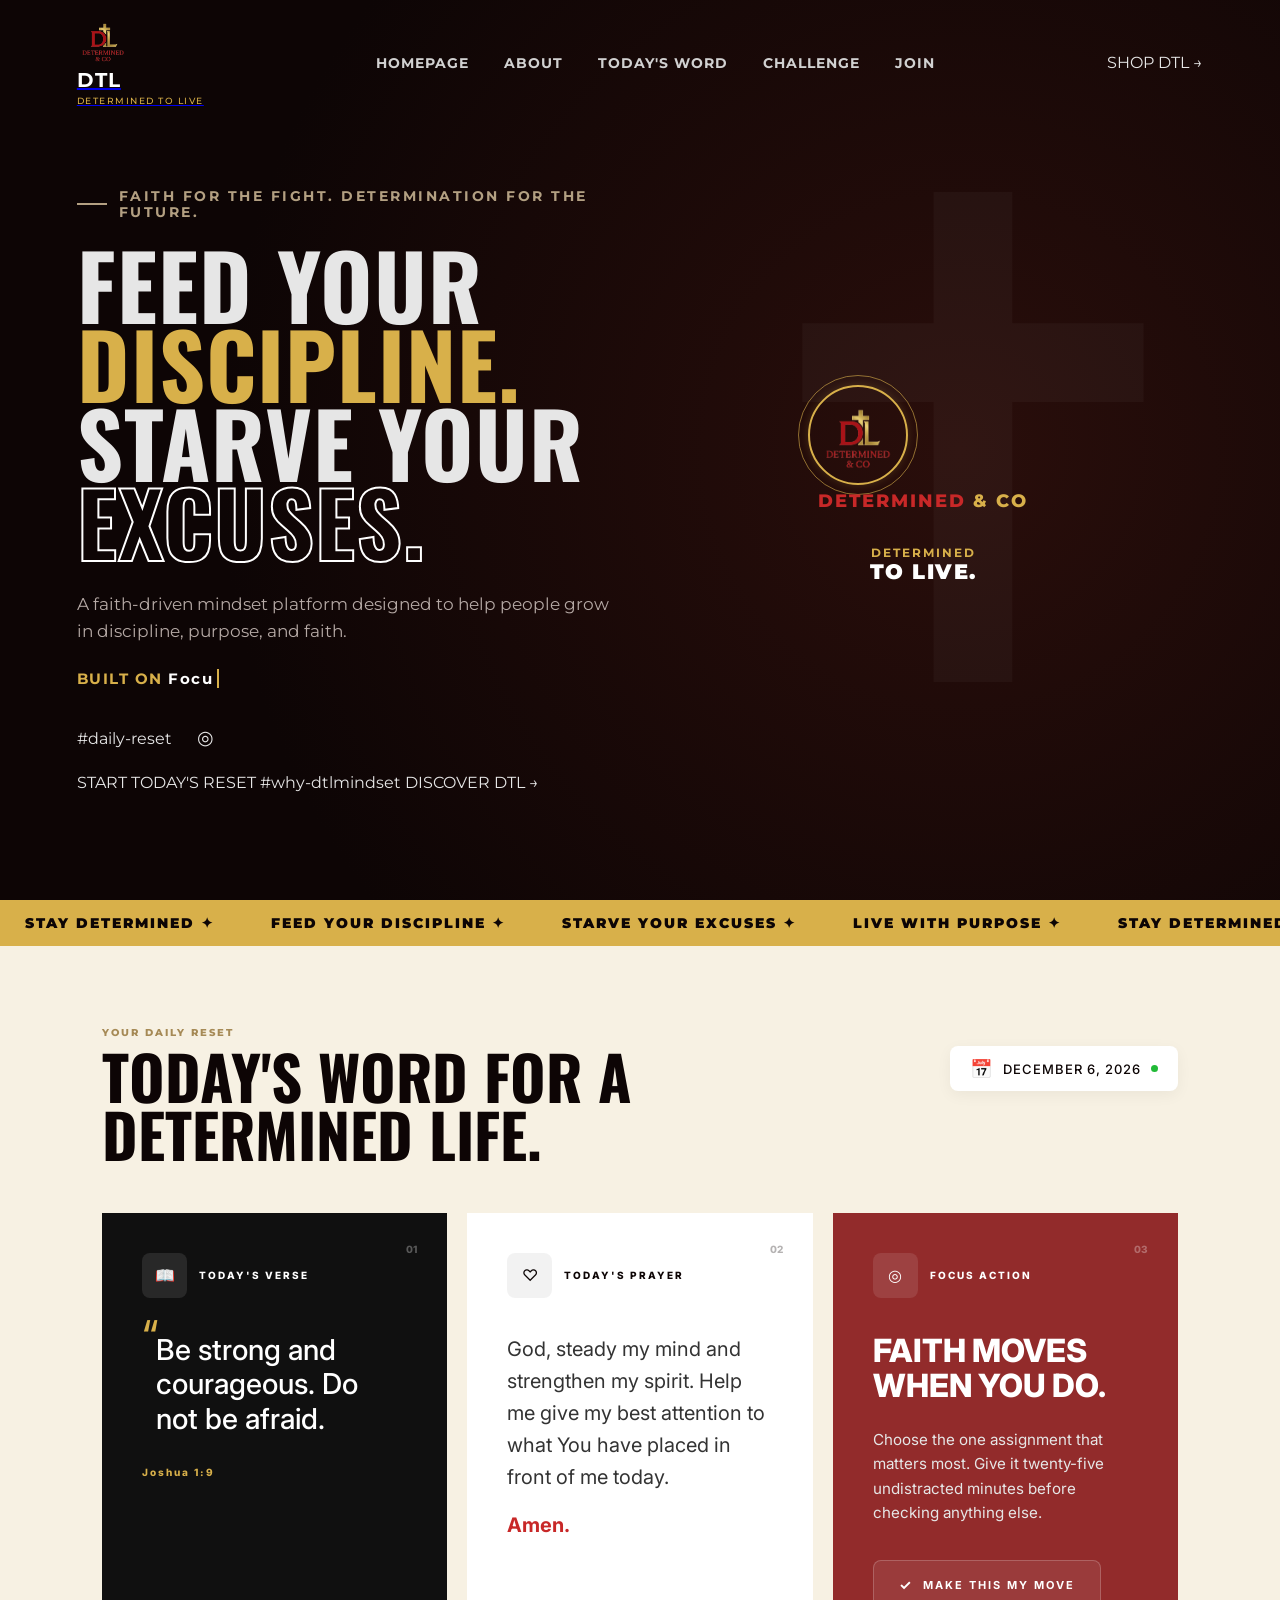
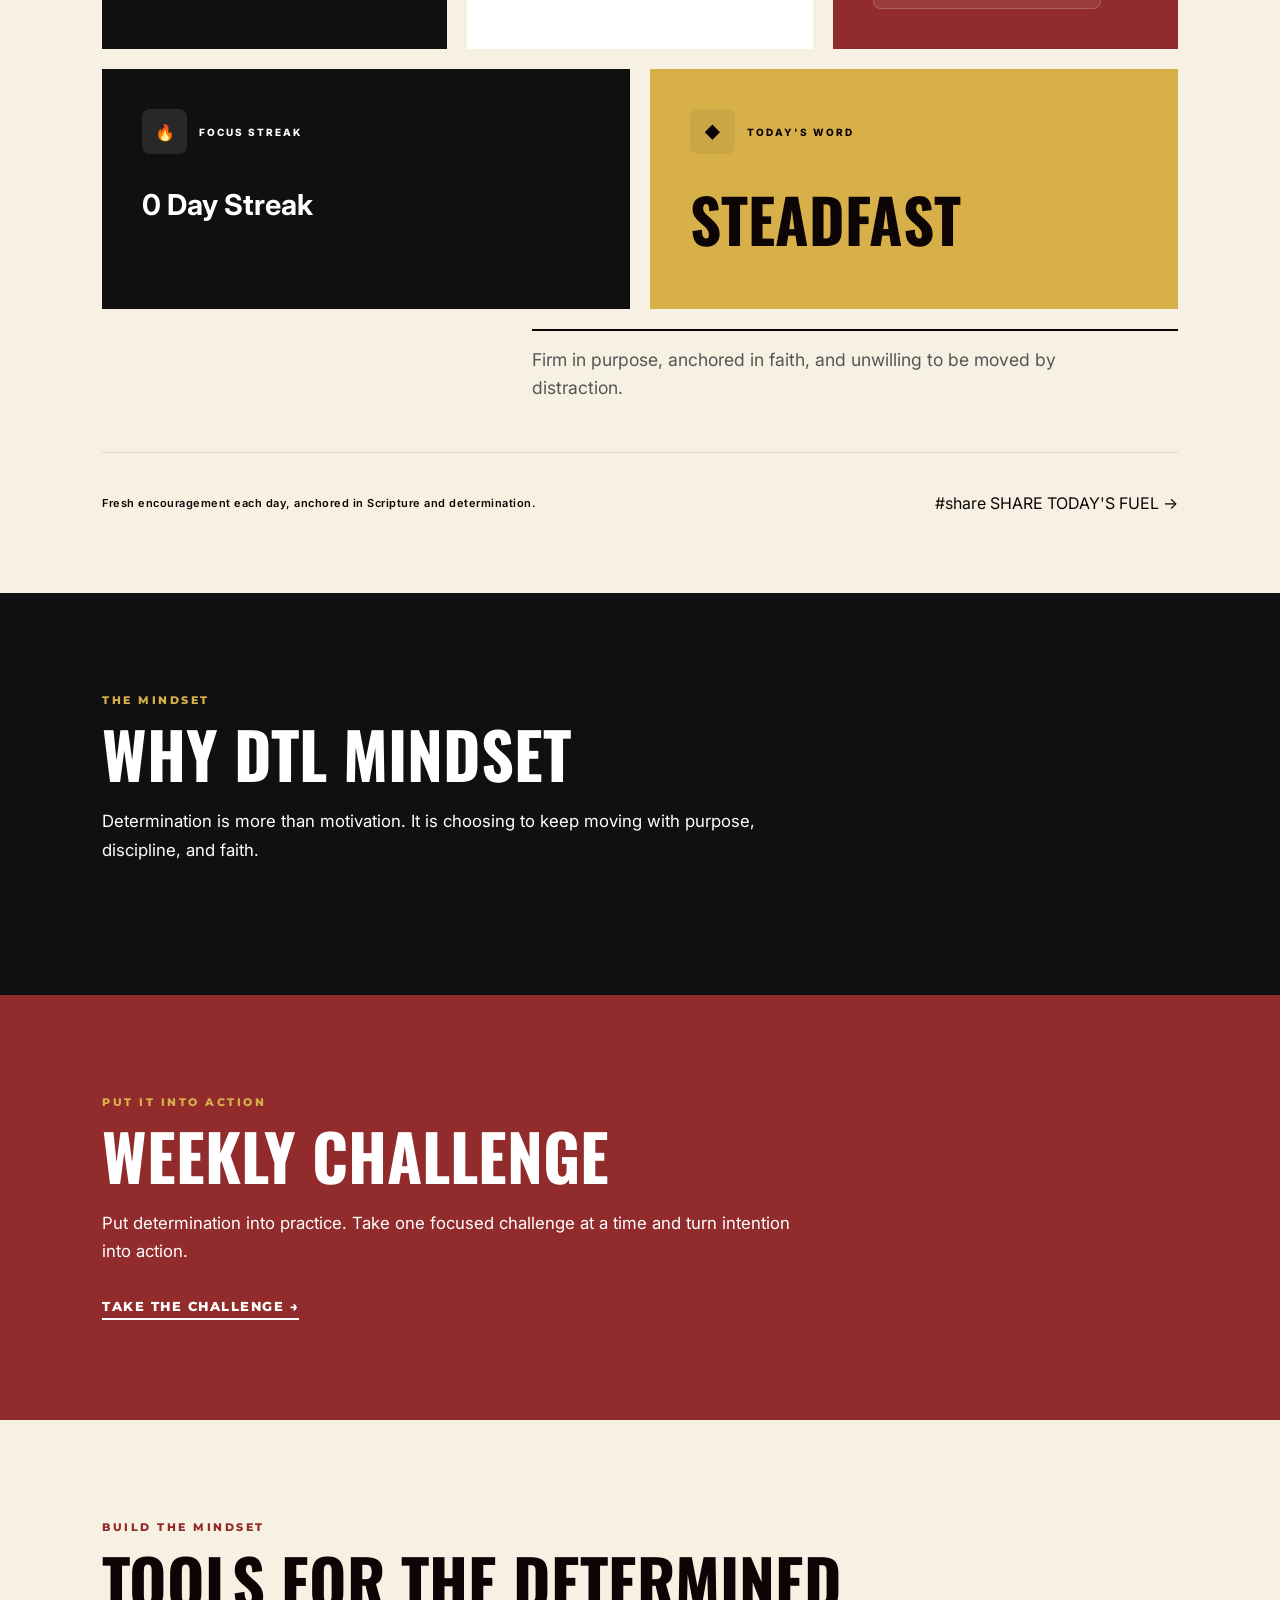
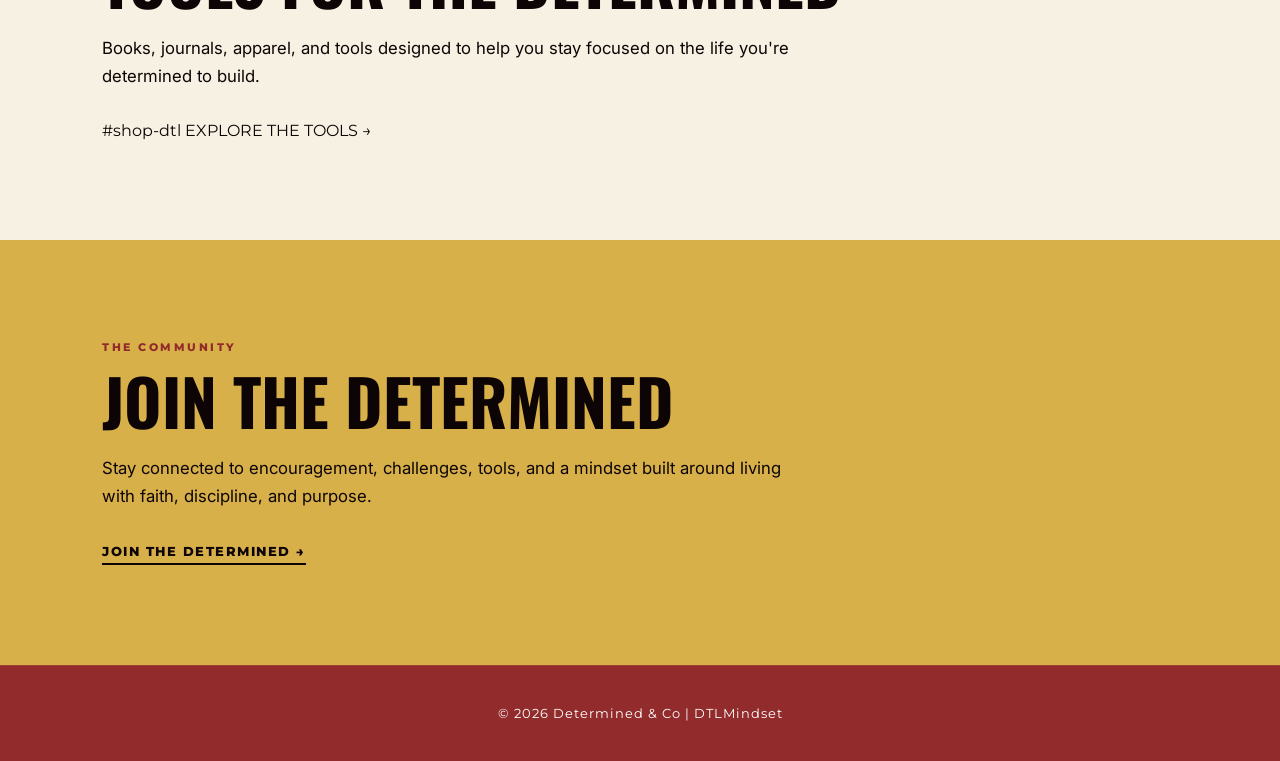
==== index.html @ 1b472d90 "Update index.html" ====
<!DOCTYPE html>
<html lang="en">

<head>
  <meta charset="UTF-8">
  <meta name="viewport" content="width=device-width, initial-scale=1.0">

  <title>DTL Mindset | Determined To Live</title>

  <link rel="stylesheet" href="style.css">
</head>

<body>

  <!-- ==================================================
       NAVIGATION
       ================================================== -->

  <header class="site-header">

    <nav class="navbar">

      <!-- Logo is intentionally FIRST in the navigation -->
      <a href="index.html" class="brand-container">

          <img src="images/dtl-logo.PNG" alt="DTLMindset Logo">

        <div class="logo-text">

          <span class="brand-title">
            DTL
          </span>

          <span class="brand-sub">
            DETERMINED TO LIVE
          </span>

        </div>

      </a>


      <!-- Navigation Links -->
      <ul class="nav-links">

        <li>
          <a href="index.html">HOMEPAGE</a>
        </li>

        <li>
          <a href="about.html">ABOUT</a>
        </li>

        <li>
          <a href="todaysword.html">TODAY'S WORD</a>
        </li>

        <li>
          <a href="challenge.html">CHALLENGE</a>
        </li>

        <li>
          <a href="join.html">JOIN</a>
        </li>

      </ul>


      <!-- Shop -->
      <a>
        SHOP DTL &rarr;
      </a>

    </nav>

  </header>


  <!-- ==================================================
       HERO
       ================================================== -->

  <section id="homepage" class="hero animated-hero">

    <div class="cross-bg animated-cross">
      &#10013;
    </div>


    <!-- Hero Text -->
    <div class="hero-content">

      <div class="focus-word">

        <span class="line-prefix"></span>

        <span>
          FAITH FOR THE FIGHT. DETERMINATION FOR THE FUTURE.
        </span>

      </div>


      <h1>
        FEED YOUR <span class="gold">DISCIPLINE.</span>
        <br>
        STARVE YOUR
        <br>
        <span class="outline">EXCUSES.</span>
      </h1>


      <p class="description">
        A faith-driven mindset platform designed to help people
        grow in discipline, purpose, and faith.
      </p>


      <!-- Typing Animation -->
      <div class="type-word-badge">
        BUILT ON <span id="typing-text"></span>
      </div>


      <div class="buttons">

        #daily-reset

          <span class="target-icon">
            &#9678;
          </span>

          START TODAY'S RESET

        </a>


        #why-dtlmindset
          DISCOVER DTL &rarr;
        </a>

      </div>

    </div>


    <!-- Hero Graphic -->
    <div class="hero-logo-container">

       <div class="logo-graphic-wrapper">
        
        <div class="nav-logo-rings">

          <span class="nav-ring nav-ring-outer"></span>
          <span class="nav-ring nav-ring-inner"></span>

        <div class="brand-emblem-placeholder animated-logo">
                <img src="images/dtl-logo.PNG" alt="DTLMindset Logo">
        </div>
     </div>

        <div class="logo-subtitle-group">

          <span class="red-sub">
            DETERMINED
          </span>

          <span class="gold-sub">
            &amp; CO
          </span>


          <div class="dtl-tagline">

            <span>
              DETERMINED
            </span>

            <strong>
              TO LIVE.
            </strong>

          </div>

        </div>

      </div>

    </div>

  </section>


  <!-- ==================================================
       GOLD SCROLLING TICKER
       ================================================== -->

  <div class="ticker">

    <div class="ticker-track">

      <span>STAY DETERMINED ✦</span>
      <span>FEED YOUR DISCIPLINE ✦</span>
      <span>STARVE YOUR EXCUSES ✦</span>
      <span>LIVE WITH PURPOSE ✦</span>

      <span>STAY DETERMINED ✦</span>
      <span>FEED YOUR DISCIPLINE ✦</span>
      <span>STARVE YOUR EXCUSES ✦</span>
      <span>LIVE WITH PURPOSE ✦</span>

    </div>

  </div>


  <!-- ==================================================
       DAILY RESET
       ================================================== -->

  <section id="daily-reset" class="reset-section">

    <div class="dashboard-wrapper">


      <!-- Dashboard Header -->
      <header class="reset-header">

        <div class="title-group">

          <span class="sub-line">
            YOUR DAILY RESET
          </span>

          <h2 class="main-title">
            TODAY'S WORD FOR A
            <br>
            DETERMINED LIFE.
          </h2>

        </div>


        <div class="date-widget">

          <span class="calendar-icon">
            &#128197;
          </span>

          <span id="todays-date">
            Loading...
          </span>

          <span class="status-dot"></span>

        </div>

      </header>


      <!-- ==================================================
           TOP THREE PANELS
           ================================================== -->

      <div class="content-grid">


        <!-- PANEL 01: Today's Verse -->
        <article class="grid-panel panel-black">

          <div class="panel-header">

            <span class="icon-frame">
              &#128214;
            </span>

            <span class="header-title">
              TODAY'S VERSE
            </span>

          </div>


          <div class="quote-frame">

            <span class="quote-icon">
              &ldquo;
            </span>

            <p
              id="fuelVerseText"
              class="panel-content verse-text"
            ></p>

          </div>


          <p
            id="fuelVerseRef"
            class="verse-reference"
          ></p>


          <span class="order-number">
            01
          </span>

        </article>


        <!-- PANEL 02: Today's Prayer -->
        <article class="grid-panel panel-cream">

          <div class="panel-header">

            <span class="icon-frame">
              &#9825;
            </span>

            <span class="header-title">
              TODAY'S PRAYER
            </span>

          </div>


          <p
            id="fuelPrayerText"
            class="panel-content prayer-text"
          ></p>


          <p class="prayer-amen">
            Amen.
          </p>


          <span class="order-number">
            02
          </span>

        </article>


        <!-- PANEL 03: Focus Action -->
        <article class="grid-panel panel-red">

          <div class="panel-header">

            <span class="icon-frame">
              &#9678;
            </span>

            <span class="header-title">
              FOCUS ACTION
            </span>

          </div>


          <p
            id="fuelActionTitle"
            class="action-title panel-content"
          ></p>


          <p
            id="fuelActionDesc"
            class="action-description"
          ></p>


          <button
            id="checkInBtn"
            class="action-btn"
            type="button"
          >

            <span class="check-icon">
              &#10003;
            </span>

            MAKE THIS MY MOVE

          </button>


          <span class="order-number">
            03
          </span>

        </article>

      </div>


      <!-- ==================================================
           BOTTOM DASHBOARD PANELS
           ================================================== -->

      <div class="content-grid-footer">

        <div class="bottom-bar-flex">


          <!-- Focus Streak -->
          <article class="grid-panel panel-black streak-panel">

            <div class="panel-header">

              <span class="icon-frame">
                &#128293;
              </span>

              <span class="header-title">
                FOCUS STREAK
              </span>

            </div>


            <p class="panel-content streak-count">

              <span id="streakCount">
                0
              </span>

              Day Streak

            </p>

          </article>


          <!-- Today's Word -->
          <article class="grid-panel panel-gold">

            <div class="panel-header">

              <span class="icon-frame">
                &#9670;
              </span>

              <span class="header-title">
                TODAY'S WORD
              </span>

            </div>


            <p
              id="fuelWordTitle"
              class="panel-content word-title"
            ></p>

          </article>

        </div>


        <p
          id="fuelWordDesc"
          class="word-description"
        ></p>

      </div>


      <!-- Reset Footer -->
      <div class="reset-footer">

        <div class="footer-left">

          <p class="footer-note">
            Fresh encouragement each day,
            anchored in Scripture and determination.
          </p>

        </div>


        #share
          SHARE TODAY'S FUEL &rarr;
        </a>

      </div>

    </div>

  </section>


  <!-- ==================================================
       WHY DTL MINDSET
       BLACK PANEL
       ================================================== -->

  <section
    id="why-dtlmindset"
    class="site-panel panel-dark-section"
  >

    <div class="section-inner">

      <span class="section-eyebrow">
        THE MINDSET
      </span>

      <h2>
        WHY DTL MINDSET
      </h2>

      <p>
        Determination is more than motivation.
        It is choosing to keep moving with purpose,
        discipline, and faith.
      </p>

    </div>

  </section>


  <!-- ==================================================
       WEEKLY CHALLENGE
       BURGUNDY PANEL
       ================================================== -->

  <section
    id="weekly-challenge"
    class="site-panel panel-red-section"
  >

    <div class="section-inner">

      <span class="section-eyebrow">
        PUT IT INTO ACTION
      </span>

      <h2>
        WEEKLY CHALLENGE
      </h2>

      <p>
        Put determination into practice. Take one focused
        challenge at a time and turn intention into action.
      </p>

      <a href="challenge.html" class="panel-link">
        TAKE THE CHALLENGE &rarr;
      </a>

    </div>

  </section>


  <!-- ==================================================
       TOOLS FOR THE DETERMINED
       CREAM PANEL
       ================================================== -->

  <section
    id="tools"
    class="site-panel panel-cream-section"
  >

    <div class="section-inner">

      <span class="section-eyebrow">
        BUILD THE MINDSET
      </span>

      <h2>
        TOOLS FOR THE DETERMINED
      </h2>

      <p>
        Books, journals, apparel, and tools designed
        to help you stay focused on the life you're
        determined to build.
      </p>

      #shop-dtl
        EXPLORE THE TOOLS &rarr;
      </a>

    </div>

  </section>


  <!-- ==================================================
       JOIN THE DETERMINED
       GOLD PANEL
       ================================================== -->

  <section
    id="join"
    class="site-panel panel-gold-section"
  >

    <div class="section-inner">

      <span class="section-eyebrow">
        THE COMMUNITY
      </span>

      <h2>
        JOIN THE DETERMINED
      </h2>

      <p>
        Stay connected to encouragement, challenges,
        tools, and a mindset built around living with
        faith, discipline, and purpose.
      </p>

      <a href="join.html" class="panel-link">
        JOIN THE DETERMINED &rarr;
      </a>

    </div>

  </section>


  <!-- ==================================================
       FOOTER
       ================================================== -->

  <footer class="site-footer">

    <p>
      &copy; <span id="year"></span>
      Determined &amp; Co | DTLMindset
    </p>

  </footer>


  <!-- IMPORTANT:
       script.js is in the SAME folder as index.html.
  -->
  <script src="script.js"></script>

</body>

</html>
---- style.css ----
@import url('https://fonts.googleapis.com/css2?family=Inter:wght@400;500;600;700;800&family=Montserrat:wght@400;600;700;800;900&family=Oswald:wght@500;700&display=swap');


/* ==================================================
   DTL BRAND COLORS
   ================================================== */

:root {
  --dtl-black: #0d0505;
  --dtl-panel-black: #101010;
  --dtl-burgundy: #922b2b;
  --dtl-red: #c82828;
  --dtl-red-dark: #701414;
  --dtl-gold: #d8b04a;
  --dtl-gold-dark: #a68a56;
  --dtl-cream: #f7f1e3;
  --dtl-white: #ffffff;
  --dtl-muted: #b5a9a5;
}


/* ==================================================
   GLOBAL
   ================================================== */

* {
  margin: 0;
  padding: 0;
  box-sizing: border-box;
}

html {
  scroll-behavior: smooth;
}

body {
  background: var(--dtl-black);
  font-family: 'Montserrat', sans-serif;
  color: #e6e6e6;
  overflow-x: hidden;
}

img {
  max-width: 100%;
}


/* ==================================================
   HEADER / NAVIGATION
   ================================================== */

.site-header {
  position: absolute;
  top: 0;
  left: 0;
  width: 100%;
  z-index: 1000;
}

.navbar {
  width: 100%;

  display: flex;
  justify-content: space-between;
  align-items: center;

  padding: 18px 6%;
}


/* ==================================================
   NAVBAR LOGO AND TWO GOLD RINGS
   ================================================== */

.brand-container img {
    width: 52px;
   height: 52px;
   object-fit: contain;
   display: block;
   flex-shrink: 0;
   z-index: 3;
}


/*
   This container keeps the logo and BOTH rings
   locked together.
*/

.nav-logo-rings {
  width: 80px;
  height: 80px;

  position: relative;

  display: flex;
  justify-content: center;
  align-items: center;

  flex-shrink: 0;
}


/* Actual logo */

.nav-logo {
  width: 52px;
  height: 52px;

  position: relative;

  display: block;

  object-fit: contain;

  z-index: 3;
}


/* Both rings */

.nav-ring {
  position: absolute;

  top: 50%;
  left: 50%;

  transform: translate(-50%, -50%);

  border-radius: 50%;

  pointer-events: none;
}


/* Inner gold ring */

.nav-ring-inner {
  width: 100px;
  height: 100px;

  border: 2px solid var(--dtl-gold);

  box-shadow:
    0 0 8px rgba(216, 176, 74, 0.18);
}


/* Outer gold ring */

.nav-ring-outer {
  width: 120px;
  height: 120px;

  border:
    1px solid rgba(216, 176, 74, 0.60);
}


/* ==================================================
   NAVBAR BRAND TEXT
   ================================================== */

.logo-text {
  display: flex;
  flex-direction: column;
  justify-content: center;
   align-items: flex-start;
}

.brand-title {
   display: block;
   
  font-size: 20px;
  font-weight: 700;

  color: var(--dtl-white);

  letter-spacing: 1px;

  line-height: 1;
}

.brand-sub {
   display: block;
  margin-top: 5px;

  font-size: 9px;
  font-weight: 500;

  color: var(--dtl-gold);

  letter-spacing: 1.5px;
}


/* ==================================================
   NAVIGATION LINKS
   ================================================== */

.nav-links {
  display: flex;
  align-items: center;

  list-style: none;

  gap: 35px;
}

.nav-links a {
  color: #d1d1d1;

  text-decoration: none;

  font-size: 0.85rem;
  font-weight: 700;

  letter-spacing: 1px;

  transition: color 0.25s ease;
}

.nav-links a:hover {
  color: var(--dtl-gold);
}

.btn-nav {
  padding-bottom: 3px;

  color: var(--dtl-white);

  text-decoration: none;

  font-size: 0.85rem;
  font-weight: 700;

  letter-spacing: 1px;

  border-bottom:
    2px solid var(--dtl-white);

  transition:
    color 0.25s ease,
    border-color 0.25s ease;
}

.btn-nav:hover {
  color: var(--dtl-gold);
  border-color: var(--dtl-gold);
}


/* ==================================================
   HERO
   ================================================== */

.animated-hero {
  min-height: 100vh;

  position: relative;

  display: flex;
  justify-content: space-between;
  align-items: center;

  padding: 140px 6% 60px;

  background:
    radial-gradient(
      circle at 75% 50%,
      #2a0e0b 0%,
      #0d0505 70%
    );

  overflow: hidden;
}


/* Large background cross */

.animated-cross {
  position: absolute;

  top: 50%;
  right: 2%;

  transform: translateY(-50%);

  font-family: serif;

  font-size: 42rem;

  color: var(--dtl-white);

  opacity: 0.03;

  pointer-events: none;
}


/* ==================================================
   HERO TEXT
   ================================================== */

.hero-content {
  width: 100%;
  max-width: 650px;

  position: relative;

  z-index: 2;
}

.focus-word {
  margin-bottom: 25px;

  display: flex;
  align-items: center;

  gap: 12px;

  font-size: 0.85rem;
  font-weight: 700;

  letter-spacing: 2.5px;

  color: #b3a082;
}

.line-prefix {
  width: 30px;
  height: 2px;

  background: #b3a082;

  flex-shrink: 0;
}

.hero h1 {
  margin-bottom: 30px;

  font-family: 'Oswald', sans-serif;

  font-size: clamp(4rem, 7vw, 5.8rem);
  font-weight: 700;

  line-height: 0.88;

  letter-spacing: 1px;
}

.gold {
  color: var(--dtl-gold);
}

.outline {
  color: transparent;

  -webkit-text-stroke:
    2px var(--dtl-white);
}

.description {
  max-width: 540px;

  margin-bottom: 25px;

  font-size: 1.05rem;

  line-height: 1.6;

  color: var(--dtl-muted);
}


/* ==================================================
   TYPING ANIMATION TEXT
   ================================================== */

.type-word-badge {
  min-height: 24px;

  margin-bottom: 35px;

  color: var(--dtl-gold);

  font-size: 0.95rem;
  font-weight: 700;

  letter-spacing: 1.5px;
}

#typing-text {
  color: var(--dtl-white);

  border-right:
    2px solid var(--dtl-gold);

  padding-right: 4px;
}


/* ==================================================
   HERO BUTTONS
   ================================================== */

.buttons {
  display: flex;
  align-items: center;

  gap: 25px;

  flex-wrap: wrap;
}

.btn-red {
  padding: 16px 28px;

  display: inline-flex;
  align-items: center;

  gap: 12px;

  background: var(--dtl-red);

  color: var(--dtl-white);

  text-decoration: none;

  font-size: 0.85rem;
  font-weight: 800;

  letter-spacing: 1px;

  box-shadow:
    4px 4px 0 var(--dtl-red-dark);

  transition:
    transform 0.2s ease,
    box-shadow 0.2s ease;
}

.btn-red:hover {
  transform: translate(-2px, -2px);

  box-shadow:
    6px 6px 0 var(--dtl-red-dark);
}

.target-icon {
  font-size: 1.2rem;

  line-height: 1;
}

.btn-secondary {
  color: var(--dtl-white);

  text-decoration: none;

  font-size: 0.85rem;
  font-weight: 800;

  letter-spacing: 1px;
}

.btn-secondary:hover {
  color: var(--dtl-gold);
}


/* ==================================================
   HERO LOGO / LARGE DECORATIVE RINGS
   ================================================== */

.hero-logo-container {
  width: 520px;
  min-height: 520px;

  position: relative;

  display: flex;
  justify-content: center;
  align-items: center;

  margin-right: 20px;

  flex-shrink: 0;
}

.logo-graphic-wrapper {
  position: relative;

  z-index: 2;

  text-align: center;
}

.brand-emblem-placeholder {
  font-size: 8rem;

  color: var(--dtl-red);

  text-shadow:
    0 0 20px rgba(216, 176, 74, 0.5);

  animation:
    glow 5s infinite ease-in-out;
}

@keyframes glow {
  0% {
    transform: scale(1);

    filter:
      drop-shadow(
        0 0 10px rgba(200, 40, 40, 0.3)
      );
  }

  50% {
    transform: scale(1.05);

    filter:
      drop-shadow(
        0 0 25px rgba(216, 176, 74, 0.7)
      );
  }

  100% {
    transform: scale(1);

    filter:
      drop-shadow(
        0 0 10px rgba(200, 40, 40, 0.3)
      );
  }
}

.logo-subtitle-group {
  margin-top: 15px;

  position: relative;

  z-index: 2;
}

.red-sub {
  color: var(--dtl-red);

  font-size: 1.1rem;
  font-weight: 800;

  letter-spacing: 2px;
}

.gold-sub {
  color: var(--dtl-gold);

  font-size: 1.1rem;
  font-weight: 800;

  letter-spacing: 2px;
}

.dtl-tagline {
  margin-top: 35px;

  display: flex;
  flex-direction: column;

  line-height: 1.2;
}

.dtl-tagline span {
  color: var(--dtl-gold);

  font-size: 0.75rem;
  font-weight: 700;

  letter-spacing: 2px;
}

.dtl-tagline strong {
  color: var(--dtl-white);

  font-size: 1.3rem;
  font-weight: 900;

  letter-spacing: 1.5px;
}


/* Large hero rings only */

.ring {
  position: absolute;

  top: 50%;
  left: 50%;

  transform: translate(-50%, -50%);

  border:
    1px solid rgba(216, 176, 74, 0.18);

  border-radius: 50%;

  pointer-events: none;
}

.r1 {
  width: 380px;
  height: 380px;
}

.r2 {
  width: 500px;
  height: 500px;
}


/* ==================================================
   GOLD TICKER
   ================================================== */

.ticker {
  width: 100%;

  padding: 14px 0;

  overflow: hidden;

  background: var(--dtl-gold);

  color: var(--dtl-black);

  font-size: 0.9rem;
  font-weight: 900;

  letter-spacing: 2px;

  white-space: nowrap;
}

.ticker-track {
  display: inline-block;

  min-width: max-content;

  animation:
    tickerScroll 20s linear infinite;
}

.ticker-track span {
  margin: 0 25px;
}

@keyframes tickerScroll {
  from {
    transform: translateX(0);
  }

  to {
    transform: translateX(-50%);
  }
}


/* ==================================================
   DAILY RESET
   ================================================== */

.reset-section {
  padding: 80px 8%;

  background: var(--dtl-cream);

  color: var(--dtl-black);
}

.dashboard-wrapper {
  width: 100%;
  max-width: 1400px;

  margin: 0 auto;
}


/* ==================================================
   DAILY RESET HEADER
   ================================================== */

.reset-header {
  margin-bottom: 50px;

  display: flex;
  justify-content: space-between;
  align-items: flex-start;

  gap: 30px;
}

.reset-header .title-group {
  display: flex;
  flex-direction: column;
}

.reset-header .sub-line {
  margin-bottom: 8px;

  color: var(--dtl-gold-dark);

  font-size: 10px;
  font-weight: 800;

  letter-spacing: 2px;
}

.reset-header .main-title {
  color: var(--dtl-black);

  font-family: 'Oswald', sans-serif;

  font-size: 3.8rem;
  font-weight: 700;

  line-height: 0.95;
}


/* Date Widget */

.reset-header .date-widget {
  margin-top: 20px;

  padding: 12px 20px;

  display: flex;
  align-items: center;

  gap: 10px;

  background: var(--dtl-white);

  color: var(--dtl-black);

  border-radius: 8px;

  font-family: 'Inter', sans-serif;

  font-size: 13px;
  font-weight: 500;

  letter-spacing: 1px;

  box-shadow:
    0 4px 15px rgba(0, 0, 0, 0.05);

  white-space: nowrap;
}

.reset-header .calendar-icon {
  font-size: 18px;
}

.reset-header .status-dot {
  width: 7px;
  height: 7px;

  background: #21ba37;

  border-radius: 50%;
}


/* ==================================================
   DASHBOARD GRID
   ================================================== */

.content-grid {
  margin-bottom: 20px;

  display: grid;

  grid-template-columns:
    repeat(3, minmax(0, 1fr));

  gap: 20px;
}

.grid-panel {
  min-height: 390px;

  padding: 40px;

  position: relative;

  font-family: 'Inter', sans-serif;
}

.grid-panel .panel-header {
  margin-bottom: 35px;

  display: flex;
  align-items: center;

  gap: 12px;
}

.grid-panel .icon-frame {
  width: 45px;
  height: 45px;

  display: flex;
  justify-content: center;
  align-items: center;

  border-radius: 8px;
}

.grid-panel .header-title {
  color: inherit;

  font-size: 10px;
  font-weight: 800;

  letter-spacing: 2px;
}

.grid-panel .panel-content {
  color: inherit;
}

.grid-panel .order-number {
  position: absolute;

  top: 30px;
  right: 30px;

  color: inherit;

  font-size: 10px;
  font-weight: 800;

  opacity: 0.3;
}


/* ==================================================
   INDIVIDUAL PANEL COLORS
   ================================================== */

/* BLACK */

.panel-black {
  background: var(--dtl-panel-black);

  color: var(--dtl-white);
}

.panel-black .icon-frame {
  background:
    rgba(255, 255, 255, 0.1);
}


/* WHITE / CREAM */

.panel-cream {
  background: var(--dtl-white);

  color: var(--dtl-black);
}

.panel-cream .icon-frame {
  background:
    rgba(0, 0, 0, 0.05);
}


/* BURGUNDY */

.panel-red {
  background: var(--dtl-burgundy);

  color: var(--dtl-white);
}

.panel-red .icon-frame {
  background:
    rgba(255, 255, 255, 0.1);
}


/* GOLD */

.panel-gold {
  background: var(--dtl-gold);

  color: var(--dtl-black);
}

.panel-gold .icon-frame {
  background:
    rgba(0, 0, 0, 0.06);
}


/* ==================================================
   VERSE PANEL
   ================================================== */

.panel-black .quote-frame {
  position: relative;

  margin-bottom: 30px;
}

.panel-black .quote-icon {
  position: absolute;

  top: -25px;
  left: 0;

  color: var(--dtl-gold);

  font-size: 3rem;
}

.panel-black .verse-text {
  max-width: 90%;

  margin-left: auto;
  margin-right: auto;
  margin-bottom: 20px;

  font-family: 'Inter', sans-serif;

  font-size: 1.8rem;
  font-weight: 500;

  line-height: 1.2;
}

.panel-black .verse-reference {
  margin-top: auto;

  color: var(--dtl-gold);

  font-size: 10px;
  font-weight: 800;

  letter-spacing: 2px;
}


/* ==================================================
   PRAYER PANEL
   ================================================== */

.panel-cream .prayer-text {
  margin-bottom: 20px;

  color: #333333;

  font-family: 'Inter', sans-serif;

  font-size: 1.25rem;
  font-weight: 400;

  line-height: 1.6;
}

.panel-cream .prayer-amen {
  color: var(--dtl-red);

  font-family: 'Inter', sans-serif;

  font-size: 1.25rem;
  font-weight: 700;
}


/* ==================================================
   ACTION PANEL
   ================================================== */

.panel-red .action-title {
  max-width: 90%;

  margin-bottom: 25px;

  font-family: 'Inter', sans-serif;

  font-size: 2rem;
  font-weight: 800;

  line-height: 1.1;

  text-transform: uppercase;

  white-space: pre-line;
}

.panel-red .action-description {
  margin-bottom: 35px;

  color: #e6e6e6;

  font-family: 'Inter', sans-serif;

  font-size: 0.95rem;
  font-weight: 400;

  line-height: 1.6;
}

.panel-red .action-btn {
  padding: 15px 25px;

  display: inline-flex;
  align-items: center;

  gap: 10px;

  background:
    rgba(255, 255, 255, 0.08);

  color: var(--dtl-white);

  border:
    1px solid rgba(255, 255, 255, 0.2);

  border-radius: 8px;

  font-family: 'Inter', sans-serif;

  font-size: 11px;
  font-weight: 700;

  letter-spacing: 2px;

  cursor: pointer;

  transition:
    background 0.3s ease,
    color 0.3s ease,
    border-color 0.3s ease;
}

.panel-red .action-btn:hover {
  background:
    rgba(255, 255, 255, 0.15);
}

.panel-red .check-icon {
  font-size: 14px;
}


/* Successful check-in */

.action-btn.btn-complete {
  background: var(--dtl-gold);

  color: var(--dtl-black);

  border-color: var(--dtl-gold);
}

.action-btn.btn-complete:hover {
  background: var(--dtl-gold);

  color: var(--dtl-black);
}


/* ==================================================
   BOTTOM DASHBOARD
   ================================================== */

.content-grid-footer {
  width: 100%;
}

.bottom-bar-flex {
  margin-bottom: 15px;

  display: flex;

  gap: 20px;
}

.streak-panel,
.bottom-bar-flex .panel-gold {
  flex: 1;
}

.bottom-bar-flex .grid-panel {
  min-height: 240px;
}


/* Focus Streak */

.streak-panel .streak-count {
  font-family: 'Inter', sans-serif;

  font-size: 1.8rem;
  font-weight: 700;

  line-height: 1.1;
}


/* Today's Word */

.panel-gold .word-title {
  color: var(--dtl-black);

  font-family: 'Oswald', sans-serif;

  font-size: 3.8rem;
  font-weight: 700;

  line-height: 1;

  text-transform: uppercase;
}

.word-description {
  max-width: 60%;

  margin-top: 20px;
  margin-left: auto;
  margin-right: 0;

  padding-top: 15px;
  padding-right: 40px;

  color: #555555;

  border-top:
    2px solid var(--dtl-black);

  font-family: 'Inter', sans-serif;

  font-size: 1.1rem;
  font-weight: 400;

  line-height: 1.6;
}


/* ==================================================
   RESET FOOTER
   ================================================== */

.reset-footer {
  margin-top: 50px;

  padding-top: 40px;

  display: flex;
  justify-content: space-between;
  align-items: center;

  gap: 25px;

  border-top:
    1px solid rgba(0, 0, 0, 0.1);

  font-family: 'Inter', sans-serif;
}

.reset-footer .footer-left {
  display: flex;
  align-items: center;

  gap: 10px;
}

.reset-footer .footer-note {
  color: var(--dtl-black);

  font-size: 11px;
  font-weight: 600;

  letter-spacing: 0.5px;
}

.reset-footer .share-btn {
  color: var(--dtl-burgundy);

  text-decoration: none;

  font-size: 11px;
  font-weight: 800;

  letter-spacing: 1.5px;

  white-space: nowrap;
}

.reset-footer .share-btn:hover {
  color: var(--dtl-red);
}


/* ==================================================
   LOWER HOMEPAGE PANELS
   ================================================== */

.site-panel {
  padding: 100px 8%;
}

.section-inner {
  width: 100%;
  max-width: 1200px;

  margin: 0 auto;
}

.section-eyebrow {
  display: block;

  margin-bottom: 14px;

  font-size: 0.7rem;
  font-weight: 800;

  letter-spacing: 2.5px;
}

.site-panel h2 {
  margin-bottom: 22px;

  font-family: 'Oswald', sans-serif;

  font-size: clamp(2.5rem, 5vw, 5rem);

  line-height: 1;
}

.site-panel p {
  max-width: 700px;

  margin-bottom: 30px;

  font-family: 'Inter', sans-serif;

  font-size: 1.05rem;

  line-height: 1.7;
}


/* BLACK PANEL */

.panel-dark-section {
  background: var(--dtl-panel-black);

  color: var(--dtl-white);
}

.panel-dark-section .section-eyebrow {
  color: var(--dtl-gold);
}


/* BURGUNDY PANEL */

.panel-red-section {
  background: var(--dtl-burgundy);

  color: var(--dtl-white);
}

.panel-red-section .section-eyebrow {
  color: var(--dtl-gold);
}


/* CREAM PANEL */

.panel-cream-section {
  background: var(--dtl-cream);

  color: var(--dtl-black);
}

.panel-cream-section .section-eyebrow {
  color: var(--dtl-burgundy);
}


/* GOLD PANEL */

.panel-gold-section {
  background: var(--dtl-gold);

  color: var(--dtl-black);
}

.panel-gold-section .section-eyebrow {
  color: var(--dtl-burgundy);
}


/* Panel Links */

.panel-link {
  display: inline-block;

  padding-bottom: 4px;

  color: inherit;

  text-decoration: none;

  font-size: 0.8rem;
  font-weight: 800;

  letter-spacing: 1.5px;

  border-bottom:
    2px solid currentColor;
}


/* ==================================================
   MAIN FOOTER
   ================================================== */

.site-footer {
  padding: 40px;

  background: var(--dtl-burgundy);

  color: var(--dtl-white);

  text-align: center;

  border-top:
    1px solid rgba(216, 176, 74, 0.15);

  font-size: 0.8rem;

  letter-spacing: 1px;
}


/* ==================================================
   RESPONSIVE: UP TO 1200PX
   ================================================== */

@media (max-width: 1200px) {

  .nav-links {
    gap: 20px;
  }

  .nav-links a {
    font-size: 0.75rem;
  }

  .hero-logo-container {
    width: 420px;
  }

  .r1 {
    width: 320px;
    height: 320px;
  }

  .r2 {
    width: 420px;
    height: 420px;
  }

  .panel-black .verse-text {
    font-size: 1.5rem;
  }

  .reset-header .main-title {
    font-size: 3rem;
  }

  .panel-gold .word-title {
    font-size: 3rem;
  }

}


/* ==================================================
   RESPONSIVE: TABLET
   ================================================== */

@media (max-width: 960px) {

  .navbar {
    padding: 15px 5%;
  }

  .nav-logo-rings {
    width: 66px;
    height: 66px;
  }

  .nav-logo {
    width: 42px;
    height: 42px;
  }

  .nav-ring-inner {
    width: 54px;
    height: 54px;
  }

  .nav-ring-outer {
    width: 65px;
    height: 65px;
  }

  .brand-title {
    font-size: 20px;
  }

  .brand-sub {
    font-size: 7px;
  }

  .nav-links {
    gap: 14px;
  }

  .nav-links a {
    font-size: 0.65rem;
  }

  .btn-nav {
    display: none;
  }


  /* Hero */

  .animated-hero {
    min-height: auto;

    flex-direction: column;

    align-items: flex-start;

    padding: 150px 6% 90px;
  }

  .hero-content {
    max-width: 100%;
  }

  .hero-logo-container {
    width: 100%;
    min-height: 500px;

    align-self: center;

    margin-top: 40px;
    margin-right: 0;
  }


  /* Dashboard */

  .content-grid {
    grid-template-columns: 1fr;

    gap: 15px;
  }

  .bottom-bar-flex {
    flex-direction: column;
  }

  .reset-header {
    flex-direction: column;

    align-items: flex-start;

    gap: 20px;
  }

  .reset-header .main-title {
    font-size: 2.8rem;
  }

  .word-description {
    max-width: 100%;

    padding-right: 0;
  }

  .reset-footer {
    flex-direction: column;

    align-items: flex-start;
  }

}


/* ==================================================
   RESPONSIVE: MOBILE
   ================================================== */

@media (max-width: 720px) {

  .navbar {
    flex-wrap: wrap;

    gap: 15px;

    padding: 12px 5%;

    background:
      rgba(13, 5, 5, 0.98);
  }

  .brand-container {
    width: 100%;

    justify-content: center;
  }

  .nav-links {
    width: 100%;

    justify-content: center;

    flex-wrap: wrap;

    gap: 10px 18px;
  }

  .nav-links a {
    font-size: 0.65rem;
  }


  /* Hero */

  .animated-hero {
    padding-top: 210px;
  }

  .focus-word {
    font-size: 0.68rem;

    line-height: 1.5;
  }

  .hero h1 {
    font-size:
      clamp(3rem, 15vw, 4.5rem);
  }

  .description {
    font-size: 0.95rem;
  }

  .hero-logo-container {
    min-height: 400px;
  }

  .brand-emblem-placeholder {
    font-size: 6rem;
  }

  .r1 {
    width: 270px;
    height: 270px;
  }

  .r2 {
    width: 360px;
    height: 360px;
  }


  /* Daily Reset */

  .reset-section {
    padding: 70px 5%;
  }

  .grid-panel {
    min-height: auto;

    padding: 30px;
  }

  .reset-header .main-title {
    font-size: 2.4rem;
  }

  .reset-header .date-widget {
    font-size: 11px;
  }

  .panel-black .verse-text {
    font-size: 1.35rem;
  }

  .panel-red .action-title {
    font-size: 1.6rem;
  }

  .panel-gold .word-title {
    font-size: 2.5rem;
  }


  /* Lower Panels */

  .site-panel {
    padding: 75px 6%;
  }

}


/* ==================================================
   VERY SMALL PHONES
   ================================================== */

@media (max-width: 430px) {

  .nav-logo-rings {
    width: 60px;
    height: 60px;
  }

  .nav-logo {
    width: 38px;
    height: 38px;
  }

  .nav-ring-inner {
    width: 49px;
    height: 49px;
  }

  .nav-ring-outer {
    width: 59px;
    height: 59px;
  }

  .animated-hero {
    padding-top: 220px;
  }

  .hero h1 {
    font-size: 3rem;
  }

  .buttons {
    flex-direction: column;

    align-items: flex-start;
  }

  .hero-logo-container {
    min-height: 340px;
  }

  .r1 {
    width: 230px;
    height: 230px;
  }

  .r2 {
    width: 310px;
    height: 310px;
  }

  .reset-header .main-title {
    font-size: 2rem;
  }

}
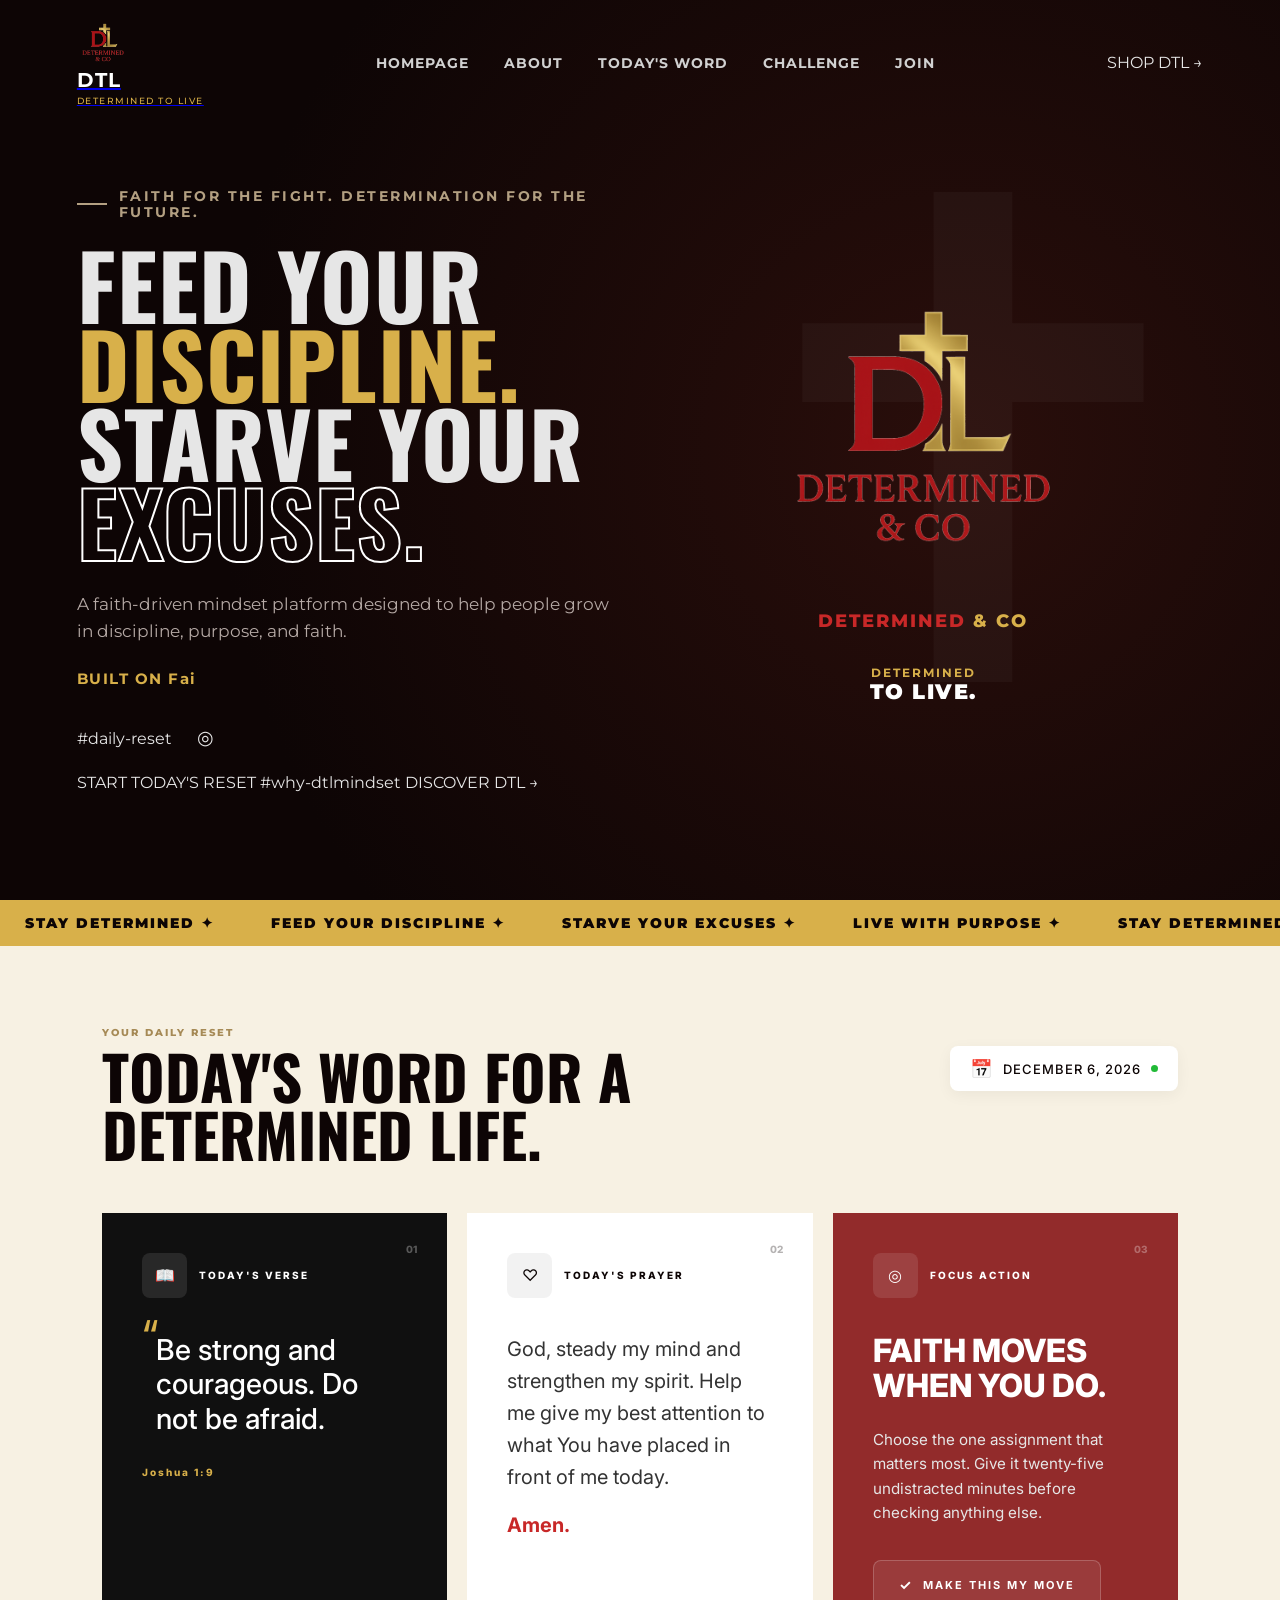
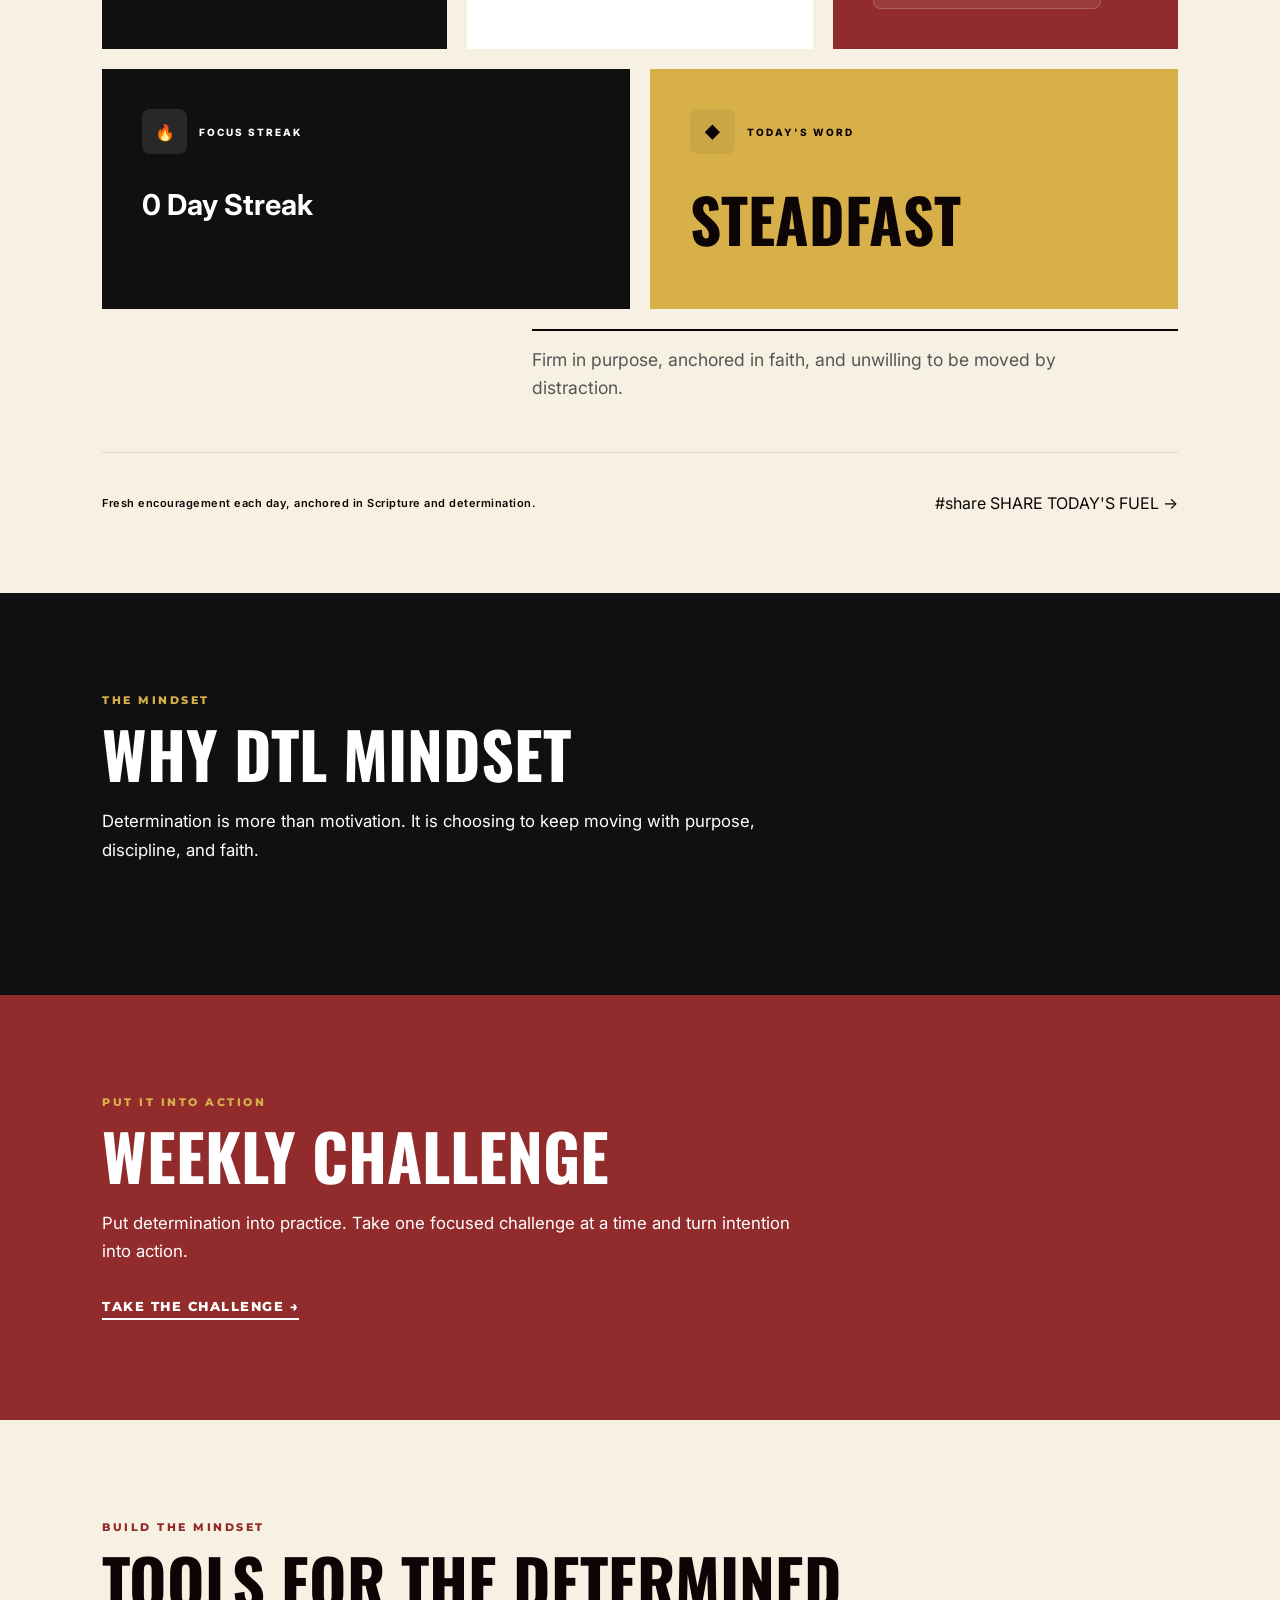
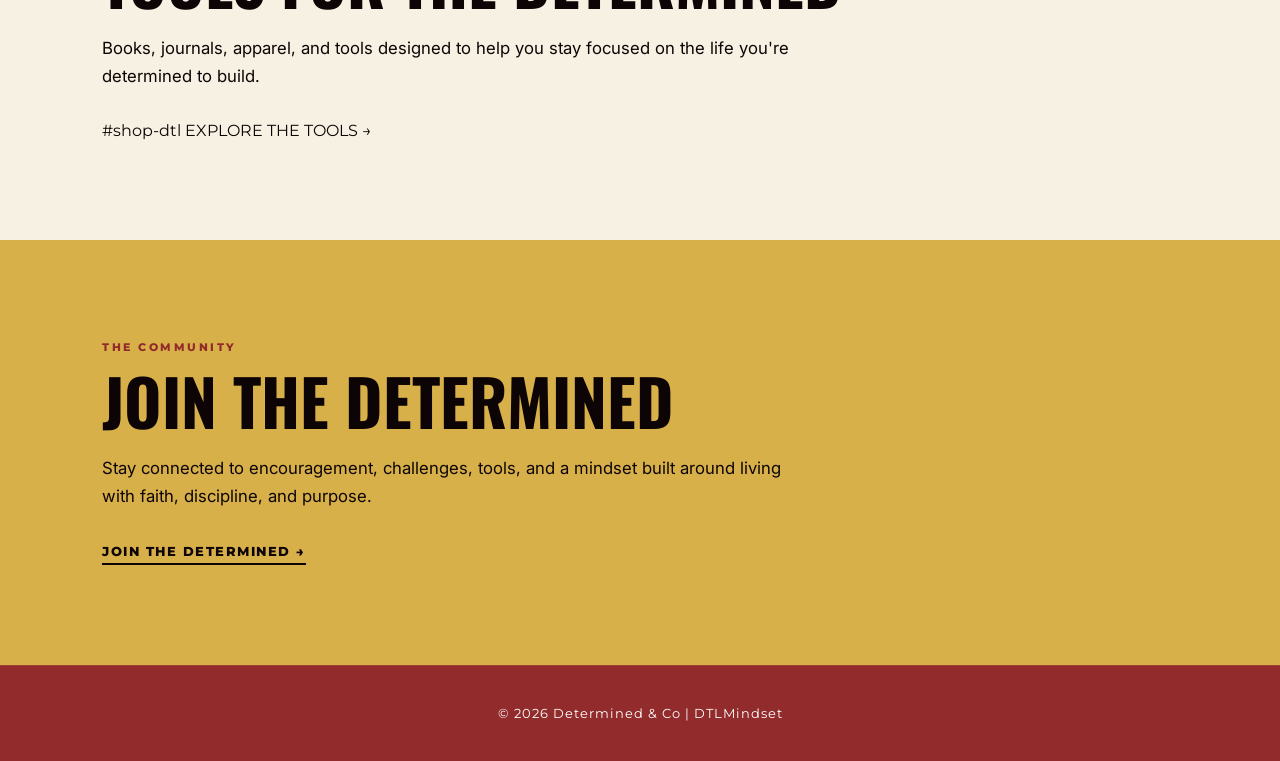
==== commit 657f2521: "Update index.html" ====
--- a/index.html
+++ b/index.html
@@ -149,12 +149,12 @@
 
        <div class="logo-graphic-wrapper">
         
-        <div class="nav-logo-rings">
-
-          <span class="nav-ring nav-ring-outer"></span>
-          <span class="nav-ring nav-ring-inner"></span>
-
-        <div class="brand-emblem-placeholder animated-logo">
+        <div class="hero-logo-rings">
+          
+          <span class="hero-ring hero-ring-outer"></span>
+          <span class="hero-ring hero-ring-inner"></span>
+
+        <div class="brand-emblem-placeholder">
                 <img src="images/dtl-logo.PNG" alt="DTLMindset Logo">
         </div>
      </div>
--- a/style.css
+++ b/style.css
@@ -88,8 +88,8 @@
 */
 
 .nav-logo-rings {
-  width: 80px;
-  height: 80px;
+  width: 420px;
+  height: 420px;
 
   position: relative;
 
@@ -98,6 +98,7 @@
   align-items: center;
 
   flex-shrink: 0;
+   margin: 0 auto;
 }
 
 
@@ -130,14 +131,16 @@
   border-radius: 50%;
 
   pointer-events: none;
+
+   z-index: 1;
 }
 
 
 /* Inner gold ring */
 
 .nav-ring-inner {
-  width: 100px;
-  height: 100px;
+  width: 360px;
+  height: 360px;
 
   border: 2px solid var(--dtl-gold);
 
@@ -149,11 +152,11 @@
 /* Outer gold ring */
 
 .nav-ring-outer {
-  width: 120px;
-  height: 120px;
+  width: 400px;
+  height: 400px;
 
   border:
-    1px solid rgba(216, 176, 74, 0.60);
+    3px solid rgba(216, 176, 74, 0.60);
 }
 
 
@@ -390,7 +393,7 @@
   letter-spacing: 1.5px;
 }
 
-#typing-text {
+.typing-text {
   color: var(--dtl-white);
 
   border-right:
@@ -497,15 +500,27 @@
 }
 
 .brand-emblem-placeholder {
-  font-size: 8rem;
-
-  color: var(--dtl-red);
-
-  text-shadow:
-    0 0 20px rgba(216, 176, 74, 0.5);
-
-  animation:
-    glow 5s infinite ease-in-out;
+    position: relative;
+
+    display: flex;
+    justify-content: center;
+    align-items: center;
+
+    z-index: 2;
+}
+
+.brand-emblem-placeholder img {
+   width: 320px;
+   max-width: none;
+   height: auto;
+   
+   display: block;
+   object-fit: contain;
+   
+   position: relative;
+   z-index: 3;
+
+   animation: glow 5s infinite ease-in-out;
 }
 
 @keyframes glow {
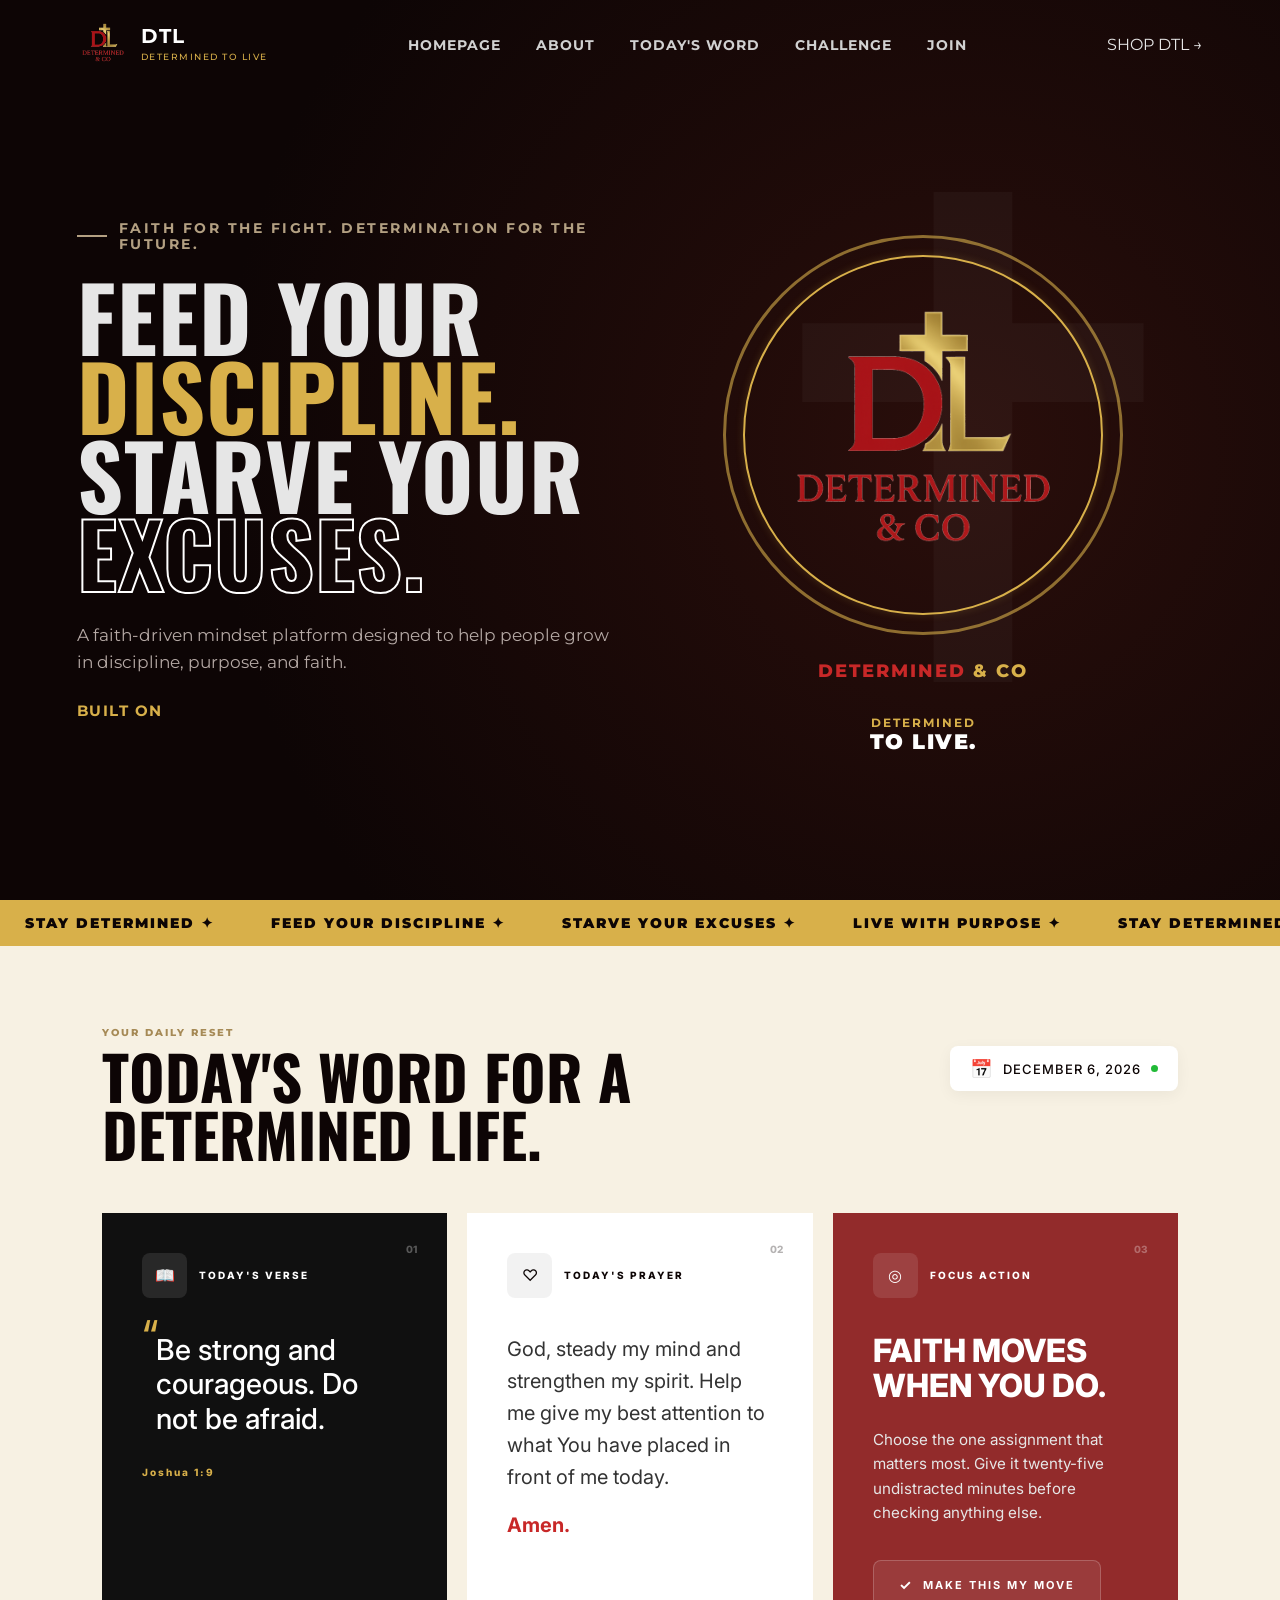
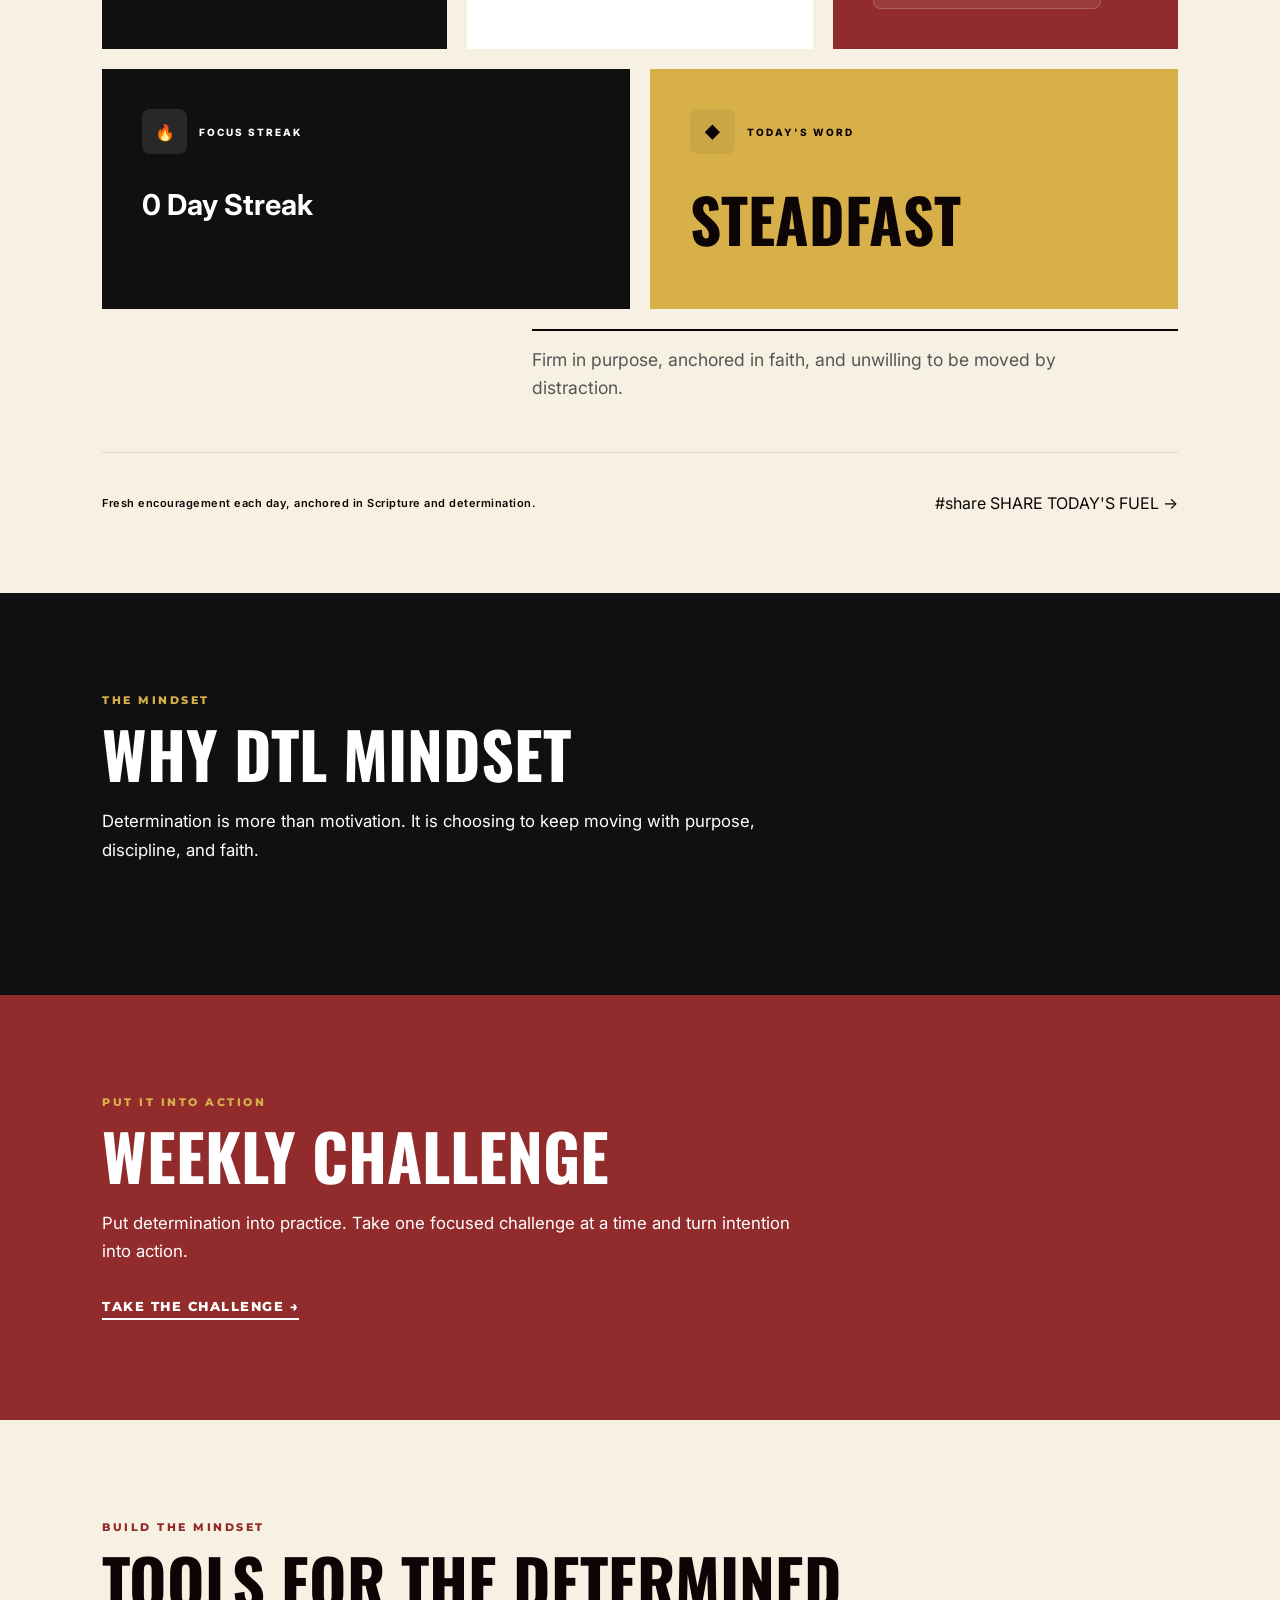
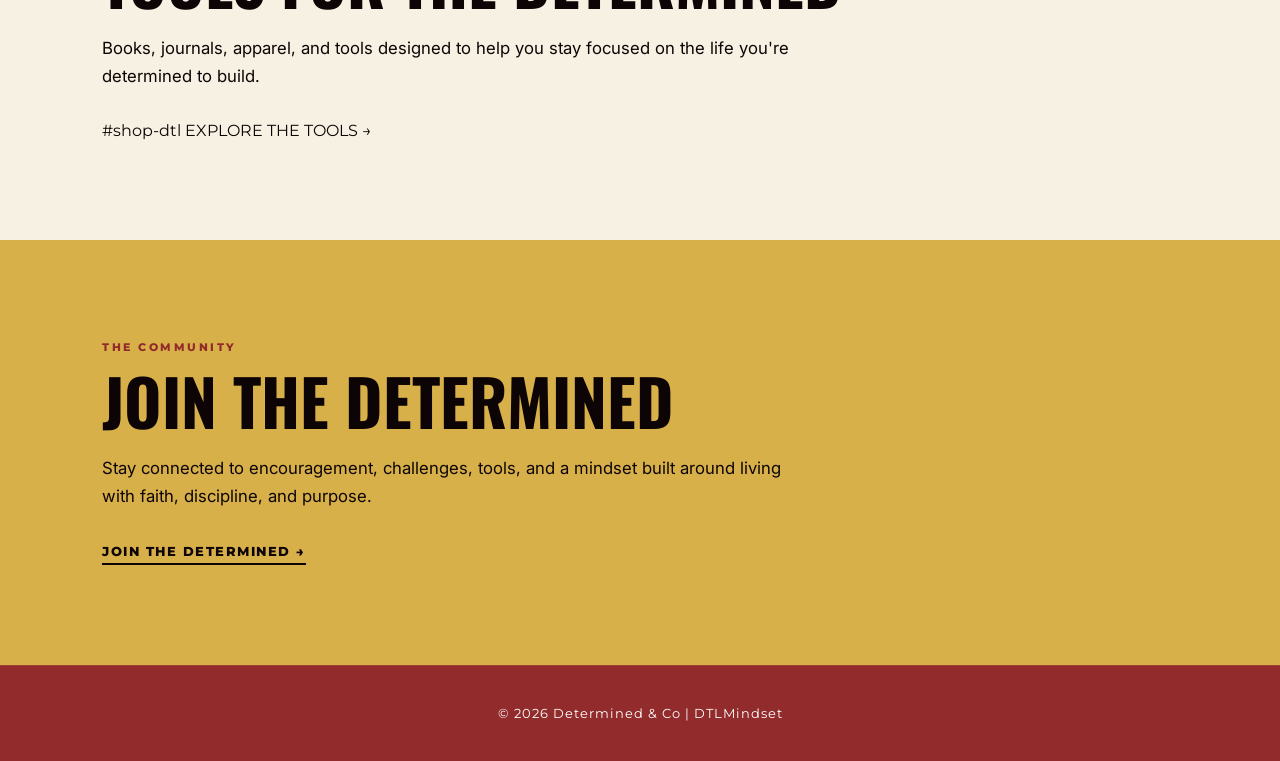
==== commit 67203366: "Update index.html" ====
--- a/index.html
+++ b/index.html
@@ -120,28 +120,8 @@
       <div class="type-word-badge">
         BUILT ON <span id="typing-text"></span>
       </div>
-
-
-      <div class="buttons">
-
-        #daily-reset
-
-          <span class="target-icon">
-            &#9678;
-          </span>
-
-          START TODAY'S RESET
-
-        </a>
-
-
-        #why-dtlmindset
-          DISCOVER DTL &rarr;
-        </a>
-
-      </div>
-
-    </div>
+      
+   </div>
 
 
     <!-- Hero Graphic -->
--- a/style.css
+++ b/style.css
@@ -69,25 +69,37 @@
 
 
 /* ==================================================
-   NAVBAR LOGO AND TWO GOLD RINGS
-   ================================================== */
+   NAVBAR BRAND
+   ================================================== */
+
+.brand-container {
+  display: flex;
+  align-items: center;
+
+  gap: 12px;
+
+  flex-shrink: 0;
+
+  text-decoration: none;
+}
 
 .brand-container img {
-    width: 52px;
-   height: 52px;
-   object-fit: contain;
-   display: block;
-   flex-shrink: 0;
-   z-index: 3;
-}
-
+  width: 52px;
+  height: 52px;
+
+  display: block;
+
+  object-fit: contain;
+
+  flex-shrink: 0;
+}
 
 /*
    This container keeps the logo and BOTH rings
    locked together.
 */
 
-.nav-logo-rings {
+.hero-logo-rings {
   width: 420px;
   height: 420px;
 
@@ -101,26 +113,9 @@
    margin: 0 auto;
 }
 
-
-/* Actual logo */
-
-.nav-logo {
-  width: 52px;
-  height: 52px;
-
-  position: relative;
-
-  display: block;
-
-  object-fit: contain;
-
-  z-index: 3;
-}
-
-
 /* Both rings */
 
-.nav-ring {
+.hero-ring {
   position: absolute;
 
   top: 50%;
@@ -138,7 +133,7 @@
 
 /* Inner gold ring */
 
-.nav-ring-inner {
+.hero-ring-inner {
   width: 360px;
   height: 360px;
 
@@ -151,7 +146,7 @@
 
 /* Outer gold ring */
 
-.nav-ring-outer {
+.hero-ring-outer {
   width: 400px;
   height: 400px;
 
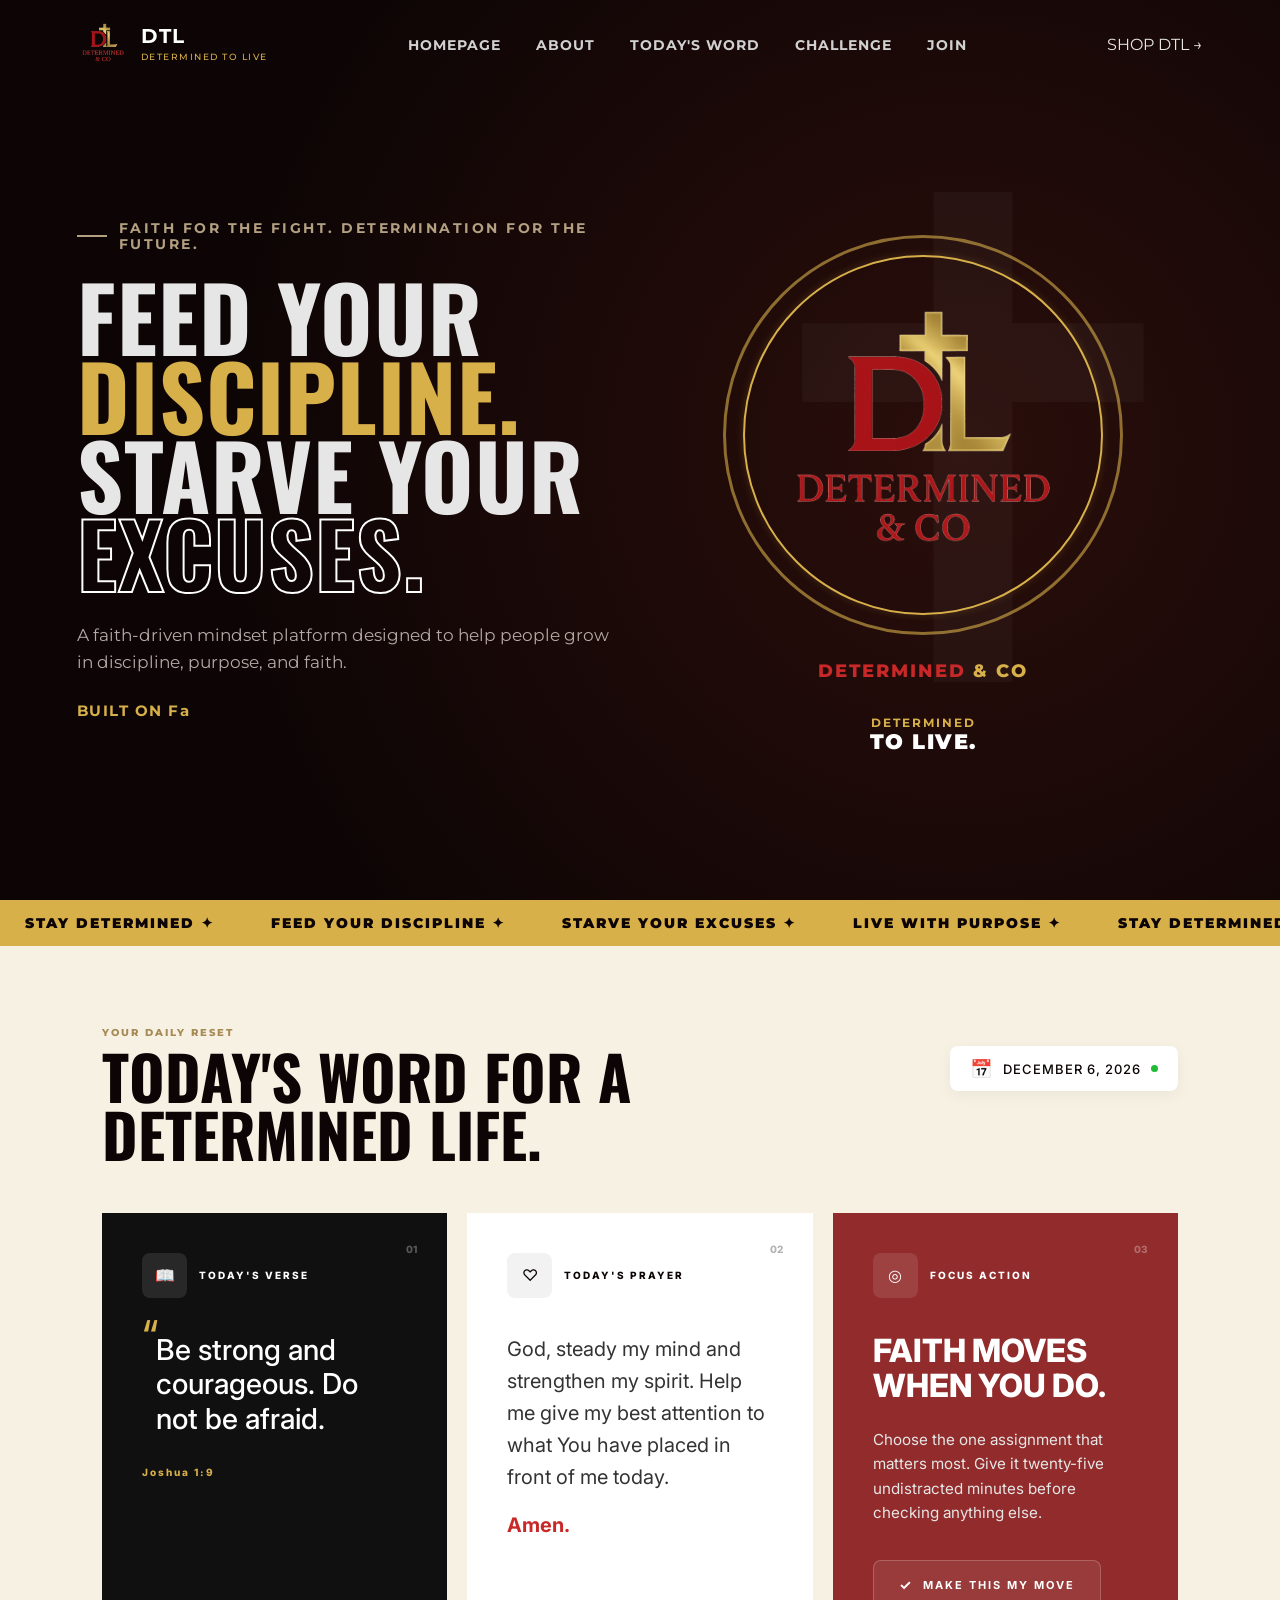
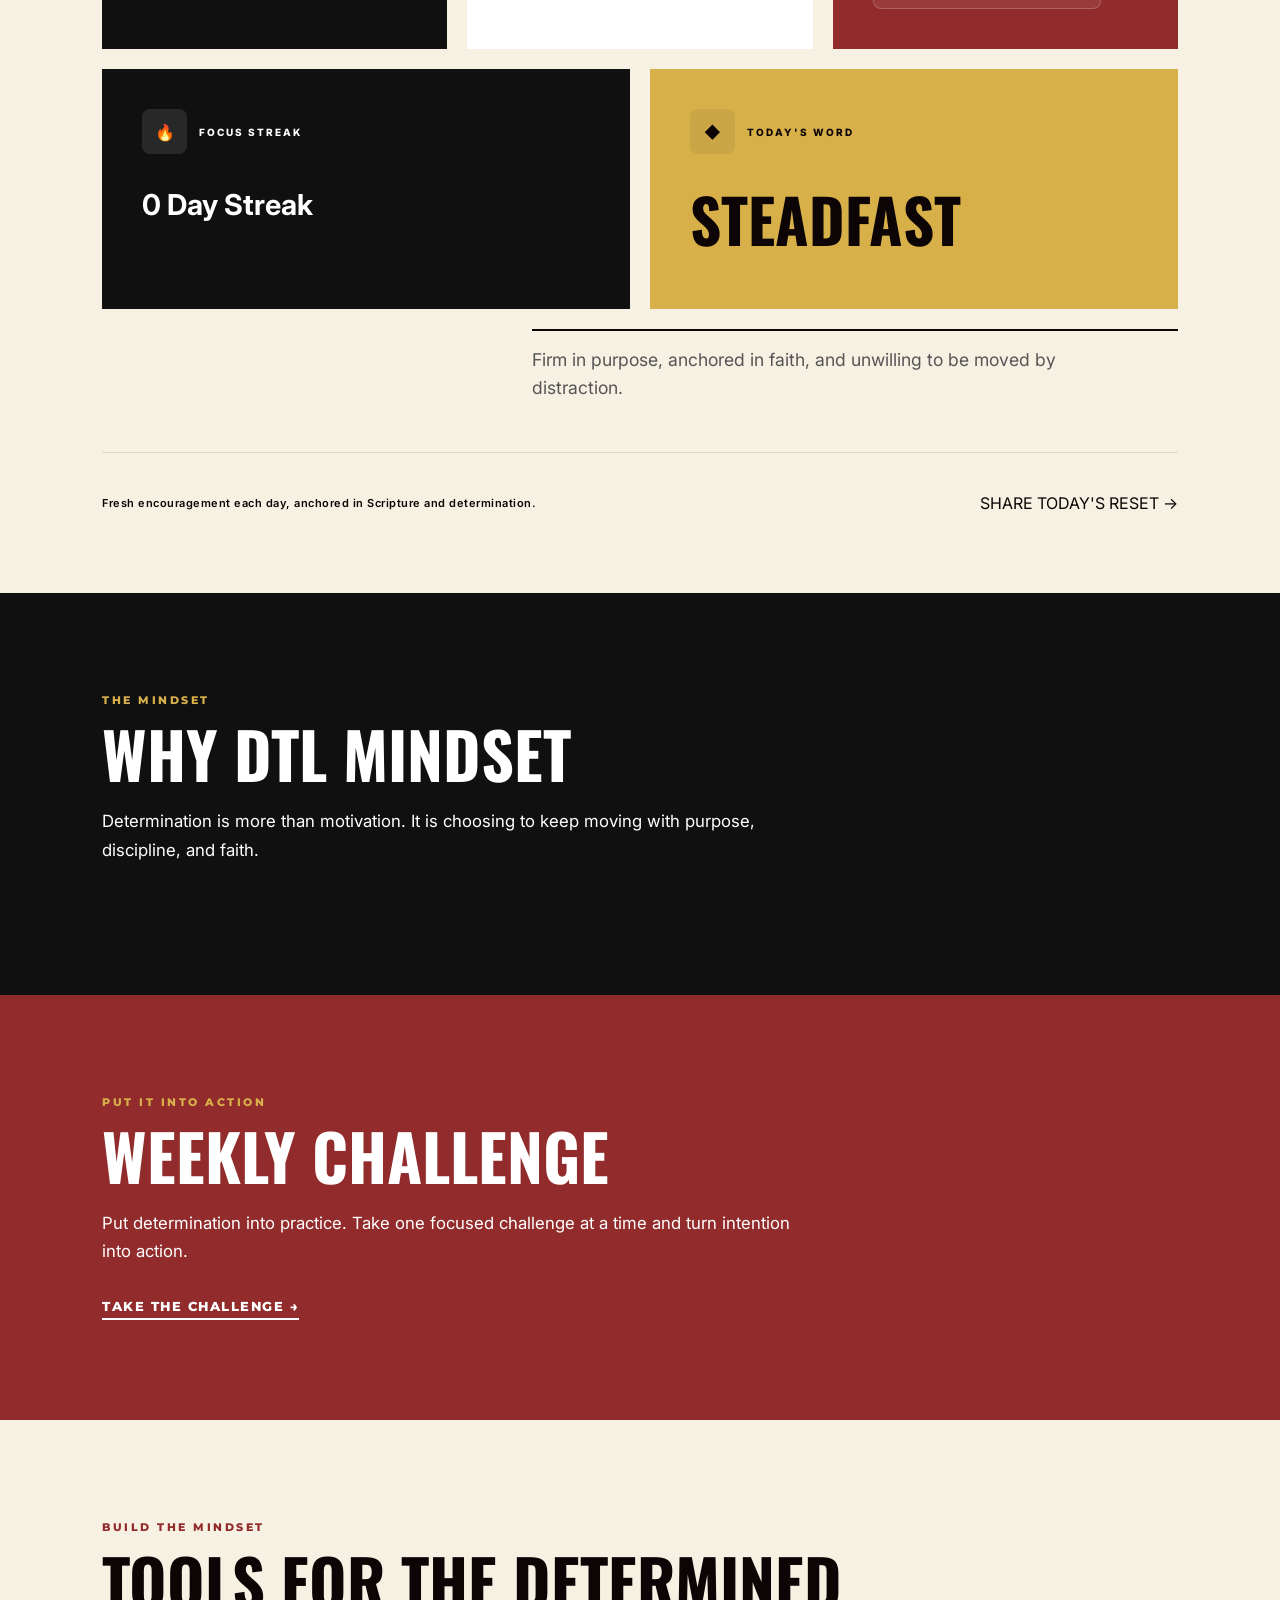
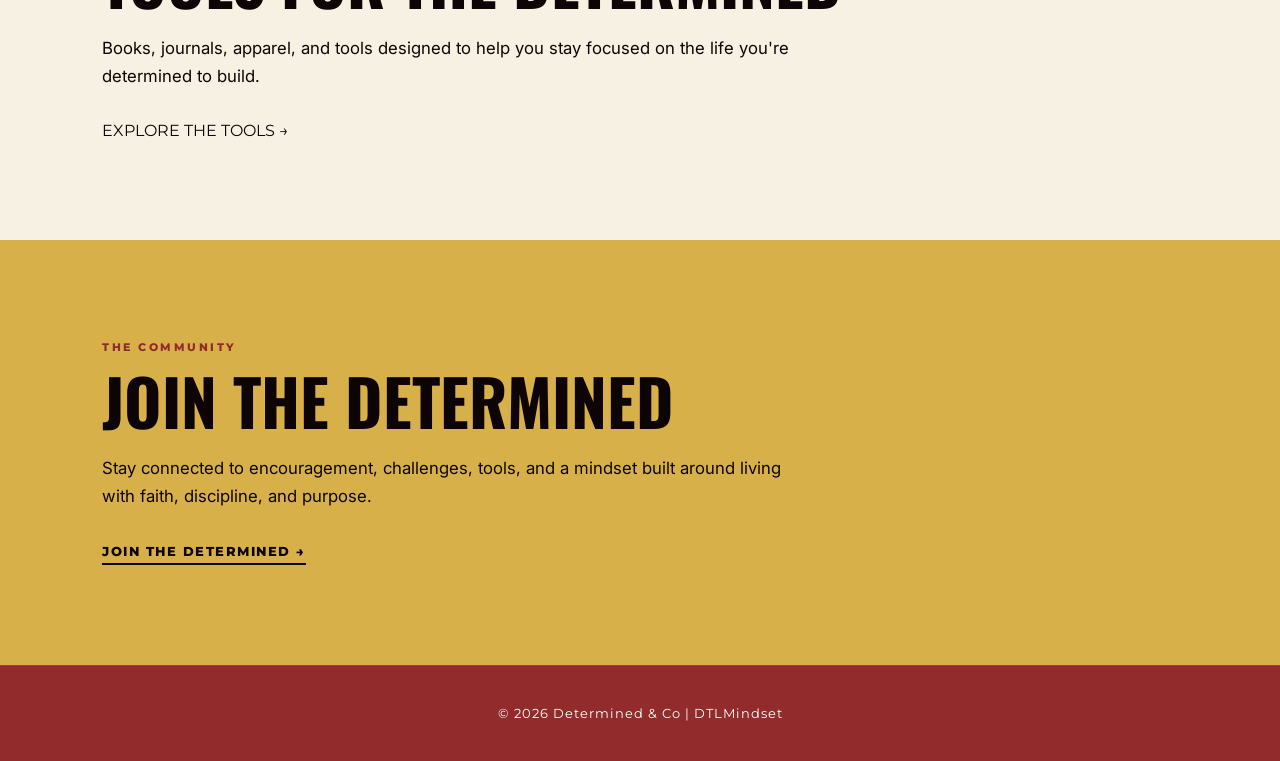
==== commit 77b56153: "Update index.html" ====
--- a/index.html
+++ b/index.html
@@ -459,8 +459,8 @@
         </div>
 
 
-        #share
-          SHARE TODAY'S FUEL &rarr;
+        <a>
+          SHARE TODAY'S RESET &rarr;
         </a>
 
       </div>
@@ -561,7 +561,7 @@
         determined to build.
       </p>
 
-      #shop-dtl
+      <a>
         EXPLORE THE TOOLS &rarr;
       </a>
 
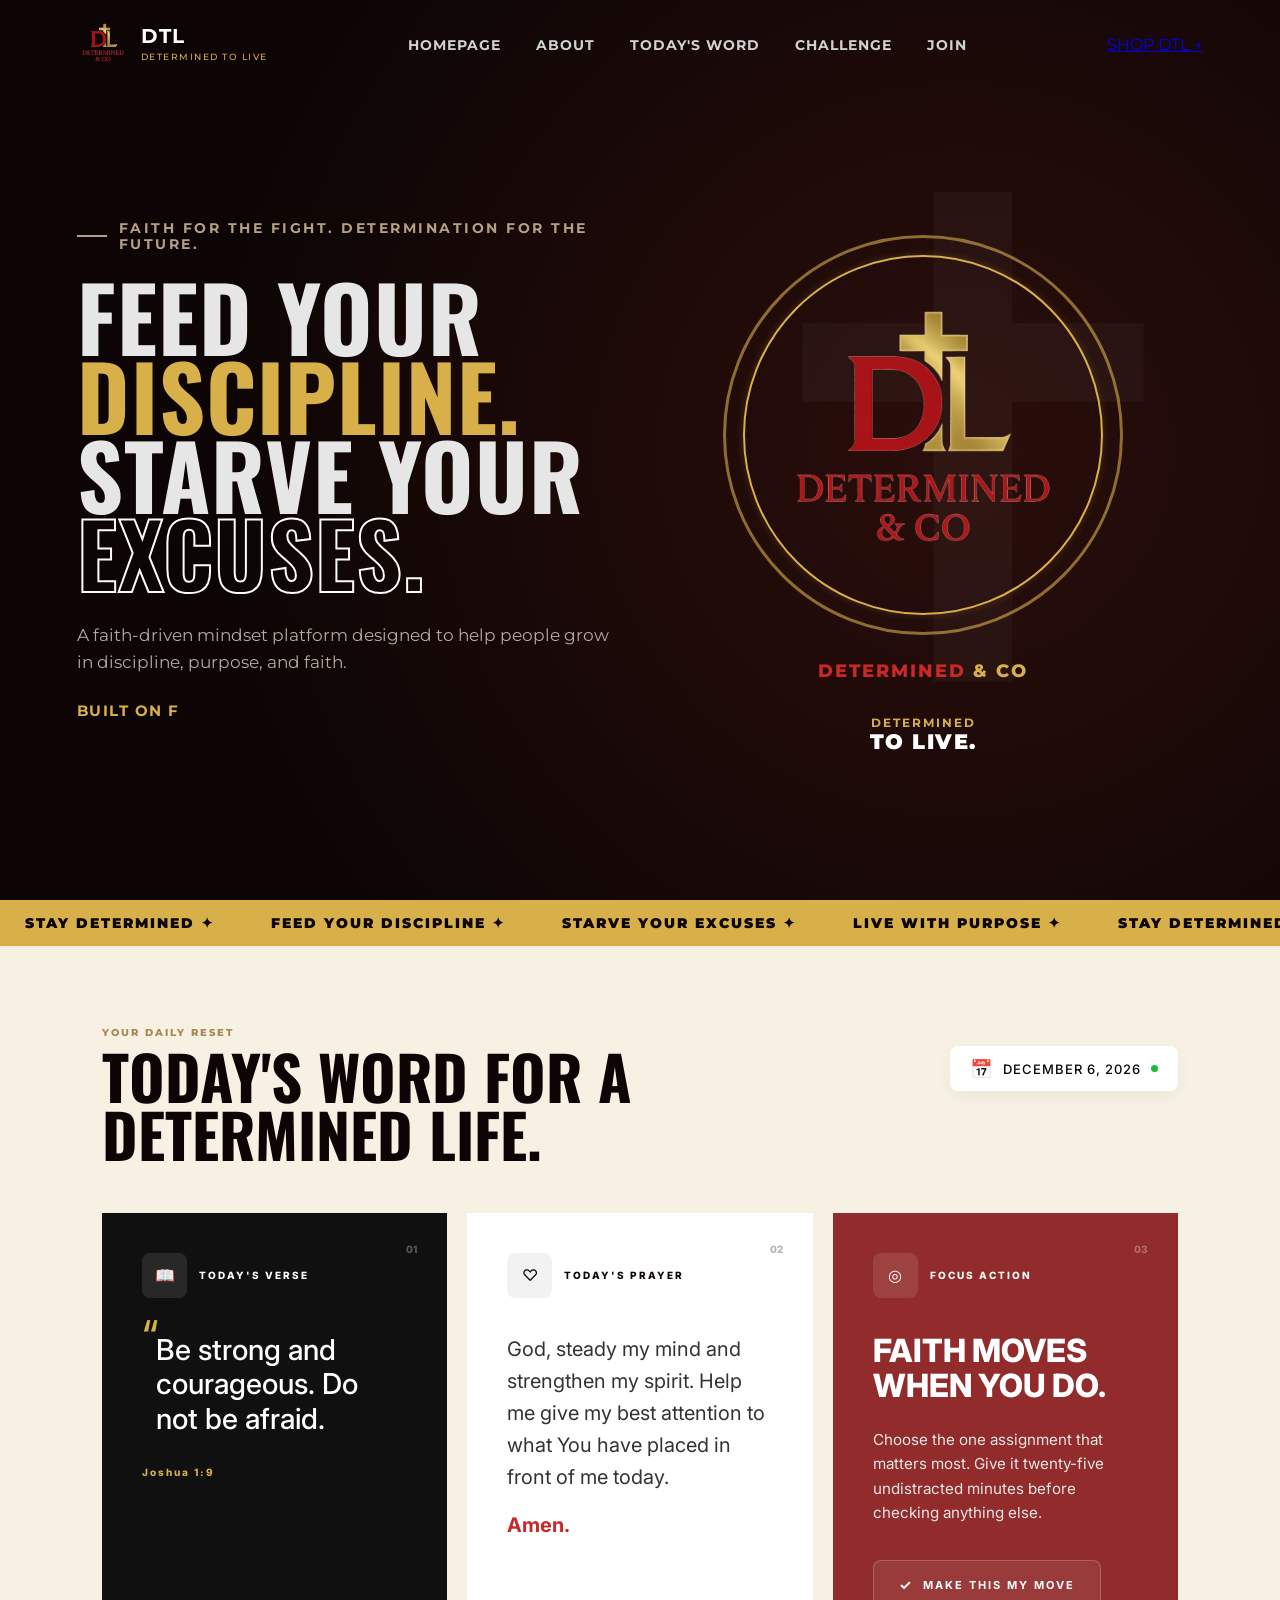
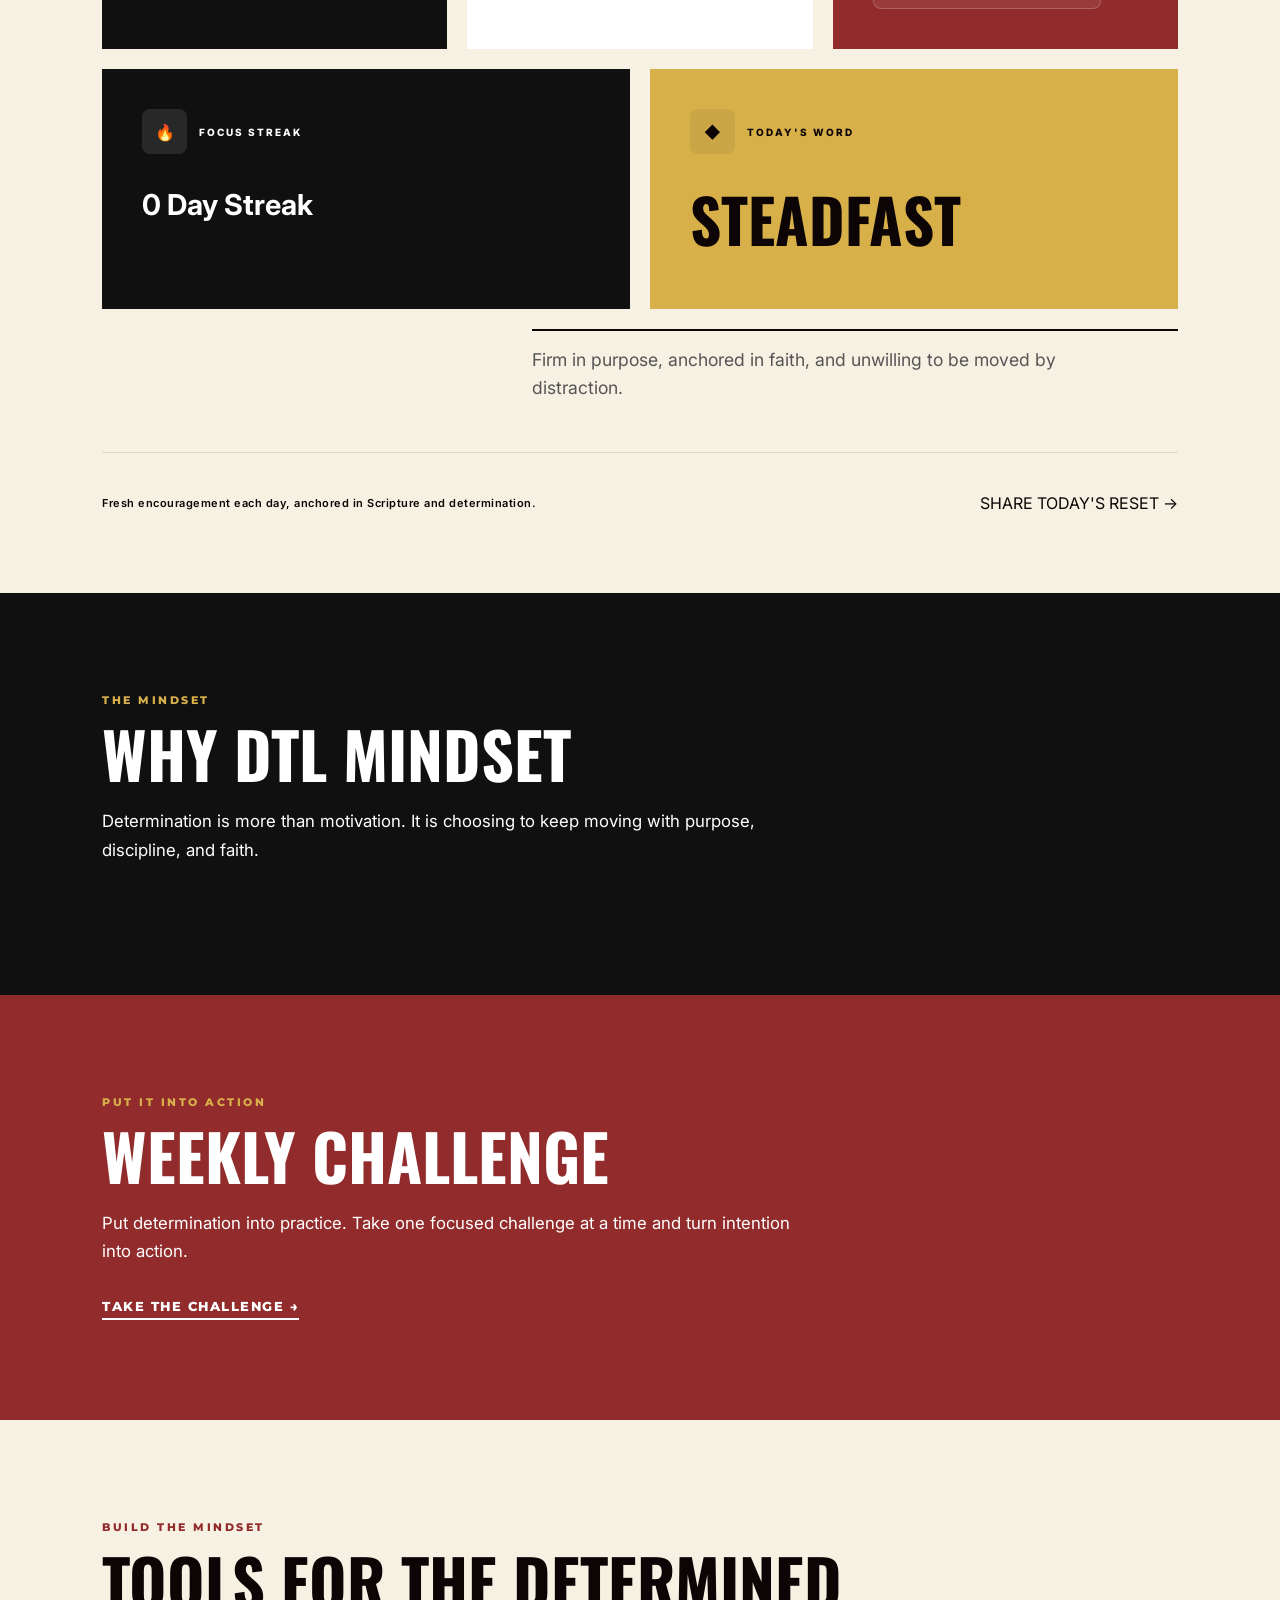
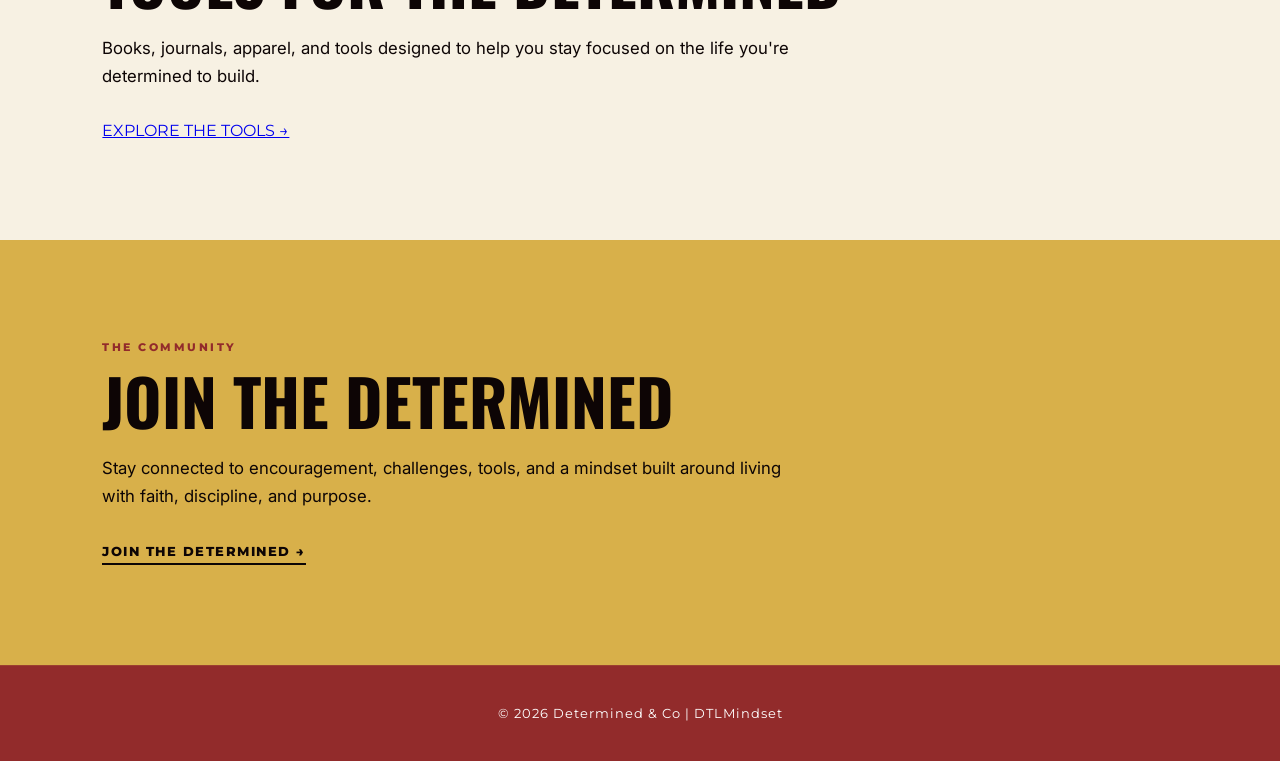
==== commit 5b843e62: "Update index.html" ====
--- a/index.html
+++ b/index.html
@@ -67,7 +67,7 @@
 
 
       <!-- Shop -->
-      <a>
+      <a href="tools.html">
         SHOP DTL &rarr;
       </a>
 
@@ -561,7 +561,7 @@
         determined to build.
       </p>
 
-      <a>
+      <a href="tools.html">
         EXPLORE THE TOOLS &rarr;
       </a>
 
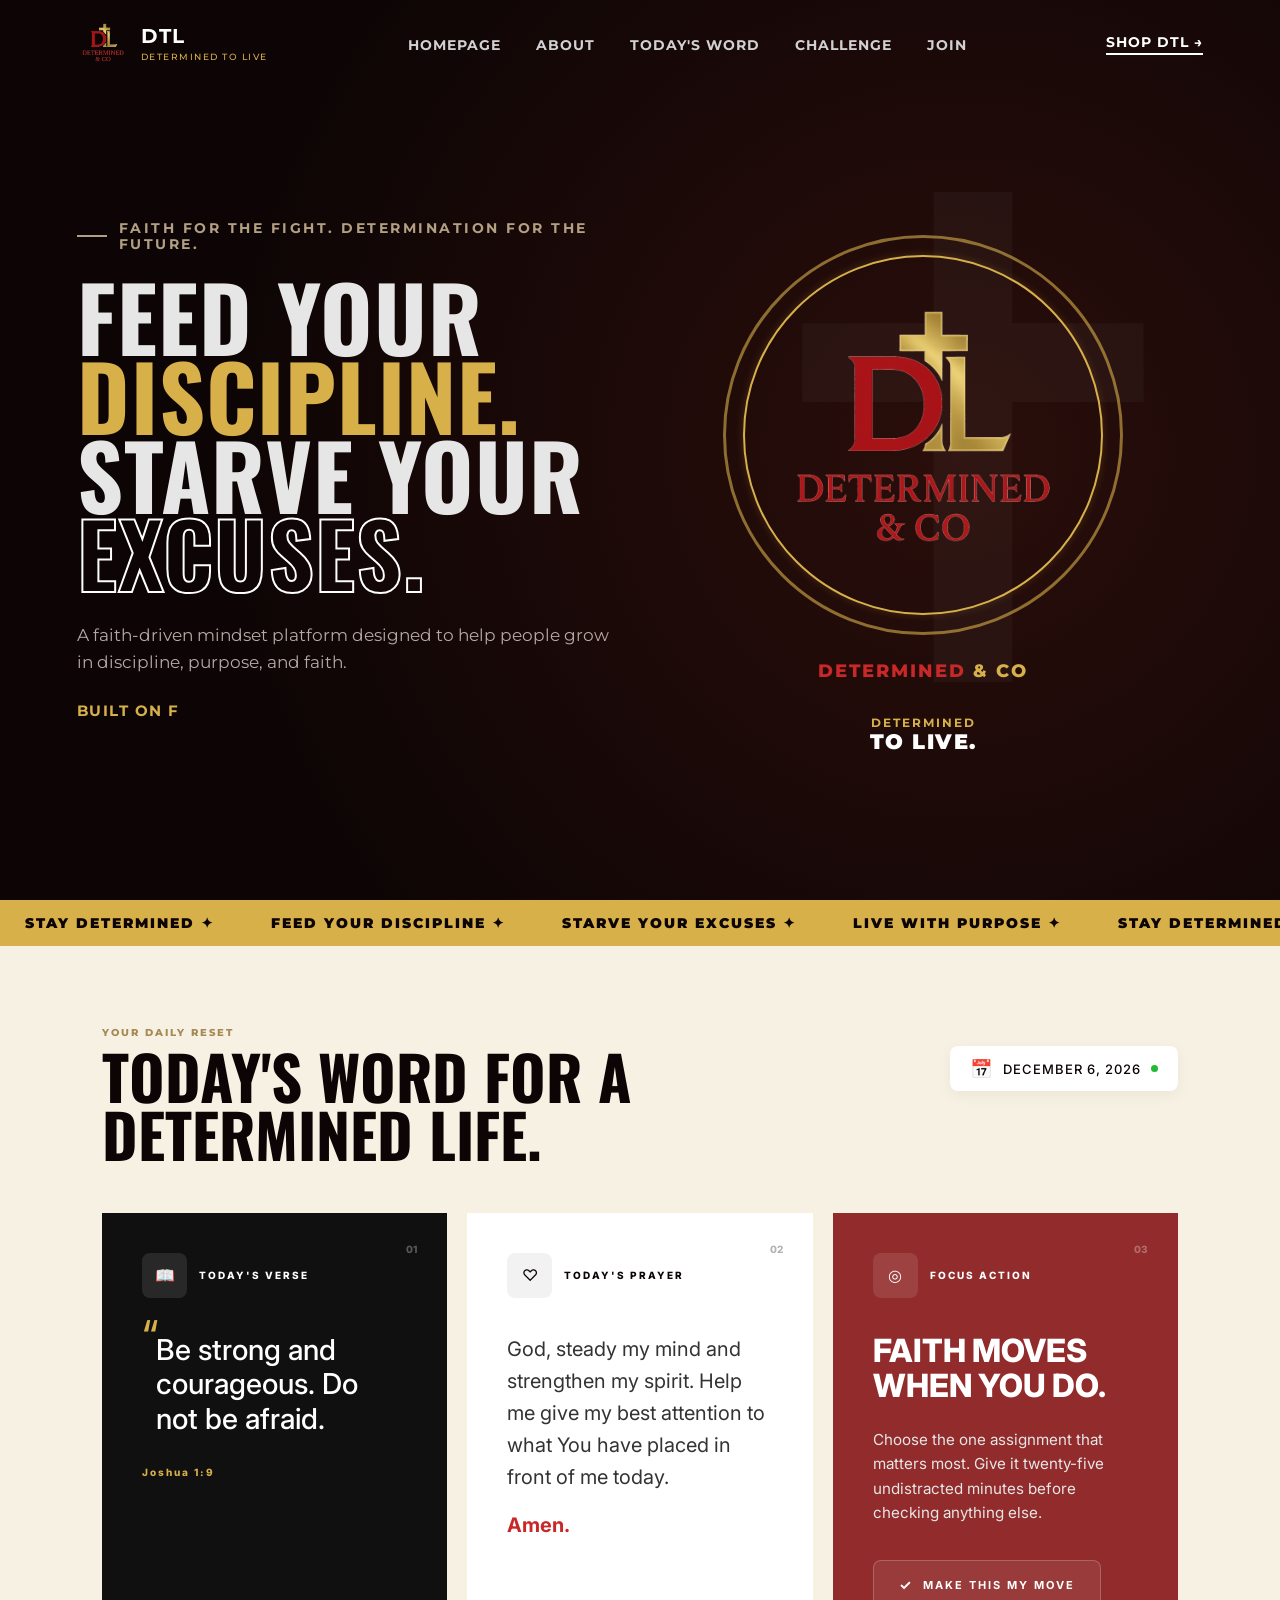
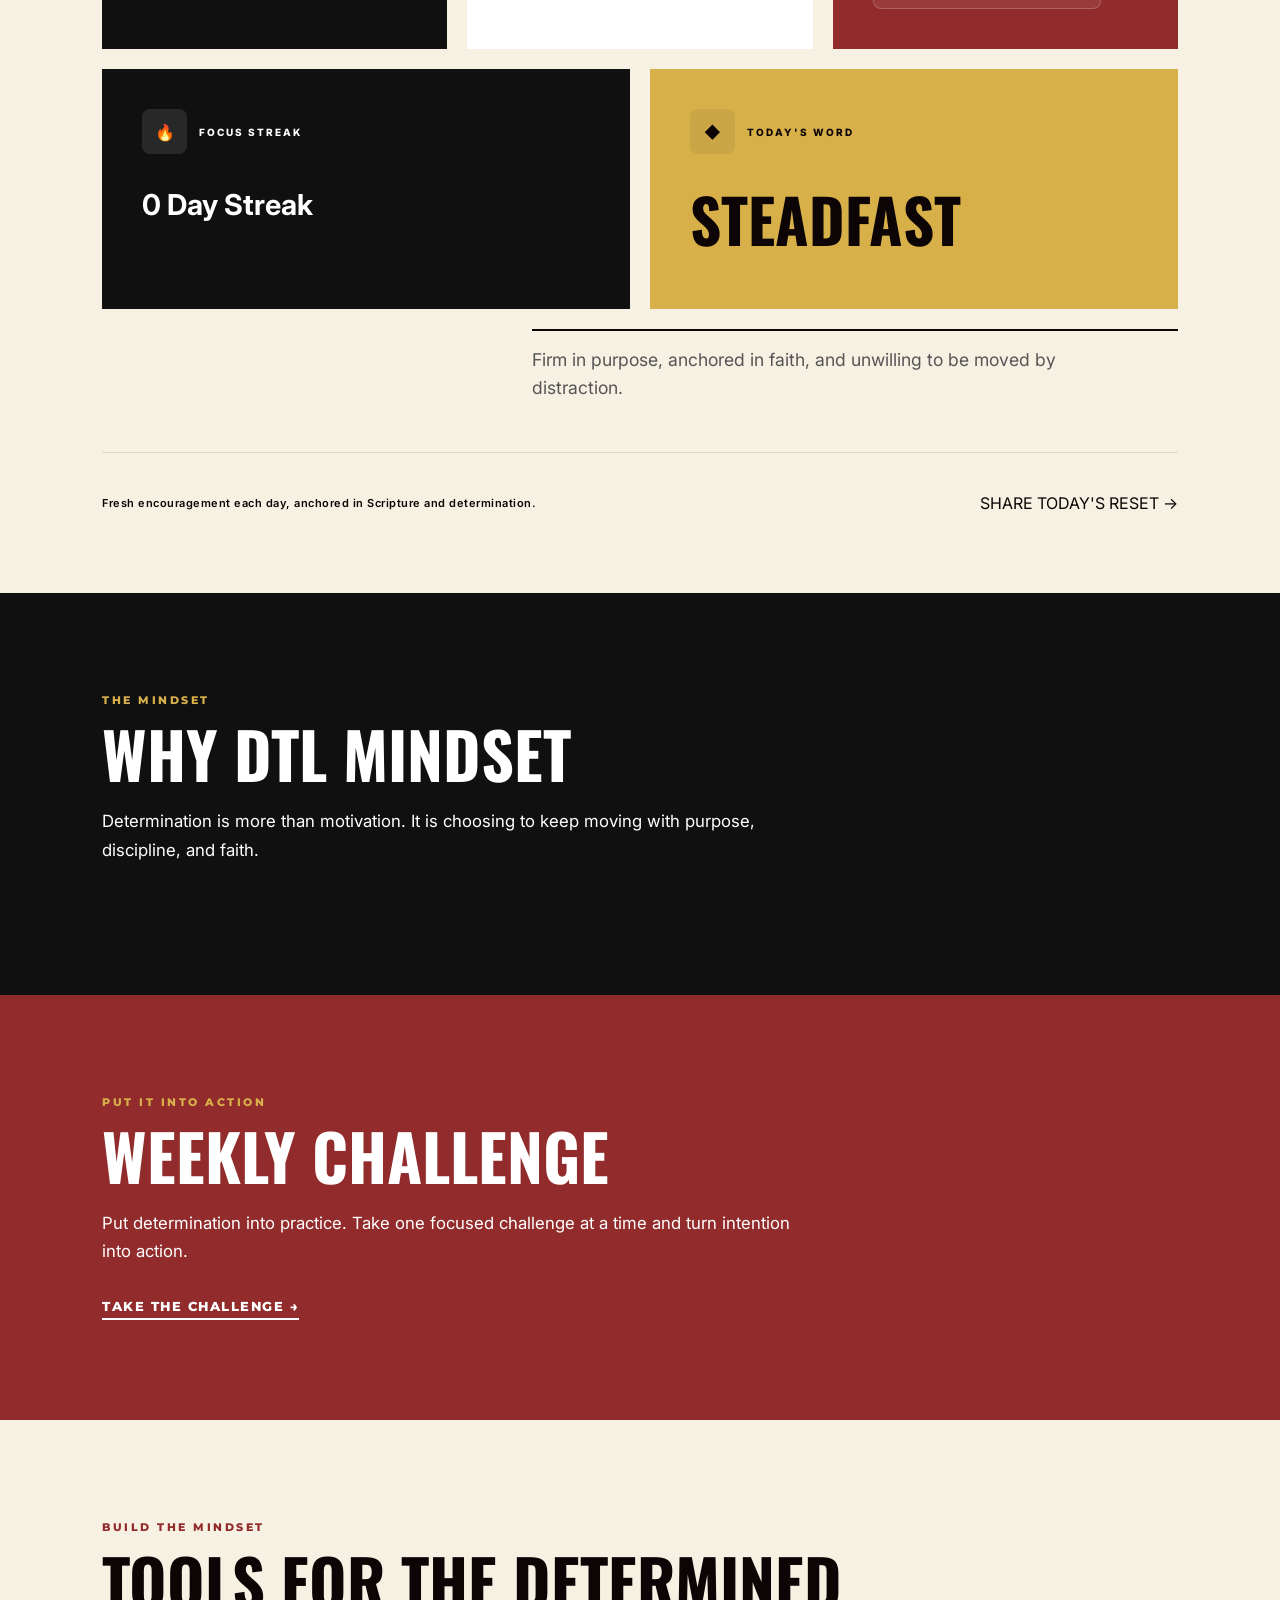
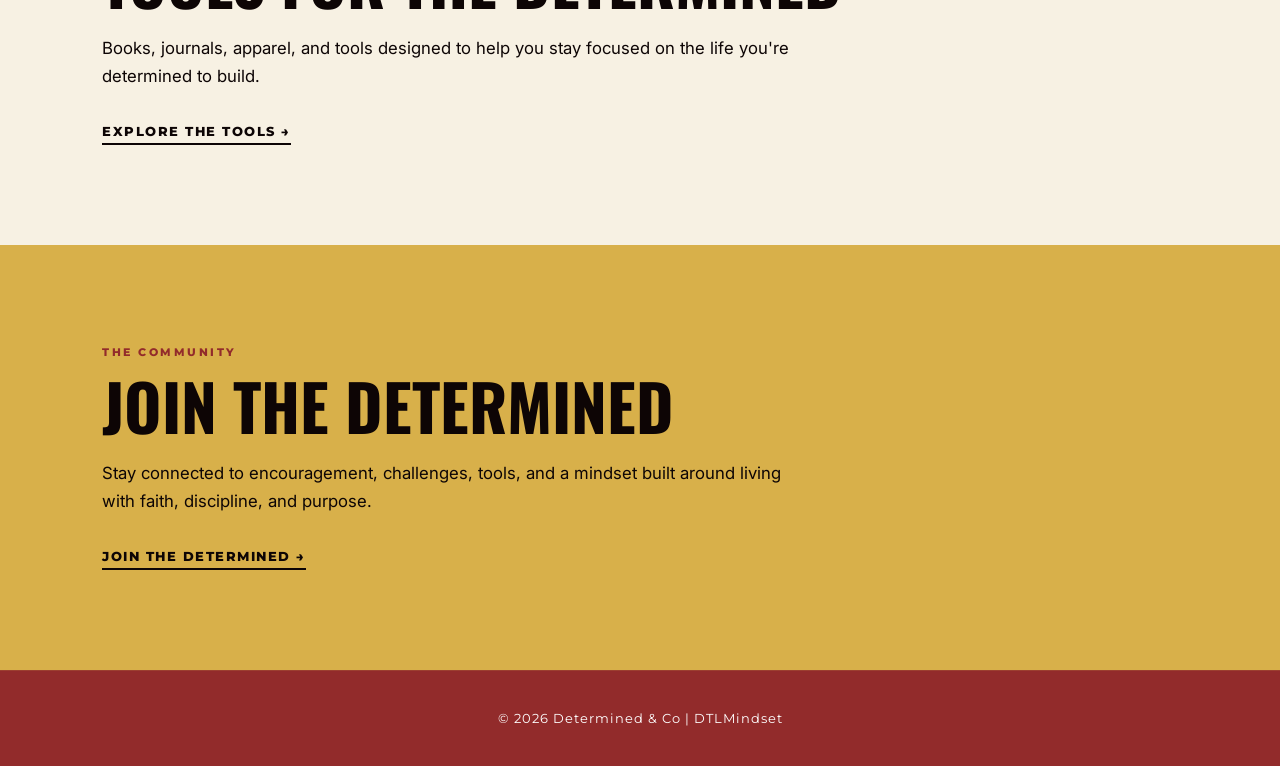
==== commit 3154d8ae: "Update index.html" ====
--- a/index.html
+++ b/index.html
@@ -67,7 +67,7 @@
 
 
       <!-- Shop -->
-      <a href="tools.html">
+      <a href="tools.html" class="btn-nav">
         SHOP DTL &rarr;
       </a>
 
@@ -561,7 +561,7 @@
         determined to build.
       </p>
 
-      <a href="tools.html">
+      <a href="tools.html" class="panel-link">
         EXPLORE THE TOOLS &rarr;
       </a>
 
--- a/style.css
+++ b/style.css
@@ -1701,3 +1701,2421 @@
   }
 
 }
+/* ==================================================
+   CHALLENGE PAGE
+   ================================================== */
+
+.challenge-page {
+  background: var(--dtl-black);
+  color: var(--dtl-white);
+}
+
+
+/* ==================================================
+   CHALLENGE HERO
+   ================================================== */
+
+.challenge-hero {
+  min-height: 620px;
+
+  padding: 170px 8% 100px;
+
+  position: relative;
+
+  display: flex;
+  justify-content: center;
+  align-items: center;
+
+  text-align: center;
+
+  background:
+    radial-gradient(
+      circle at 50% 35%,
+      rgba(146, 43, 43, 0.42) 0%,
+      rgba(13, 5, 5, 0) 58%
+    ),
+    var(--dtl-black);
+
+  overflow: hidden;
+}
+
+
+.challenge-hero::before {
+  content: "07";
+
+  position: absolute;
+
+  top: 50%;
+  left: 50%;
+
+  transform: translate(-50%, -50%);
+
+  color: var(--dtl-white);
+
+  font-family: 'Oswald', sans-serif;
+
+  font-size: clamp(18rem, 40vw, 40rem);
+
+  font-weight: 700;
+
+  line-height: 1;
+
+  opacity: 0.018;
+
+  pointer-events: none;
+}
+
+
+.challenge-hero-inner {
+  width: 100%;
+  max-width: 1000px;
+
+  position: relative;
+
+  z-index: 2;
+}
+
+
+.challenge-eyebrow {
+  display: block;
+
+  margin-bottom: 25px;
+
+  color: var(--dtl-gold);
+
+  font-size: 0.75rem;
+  font-weight: 800;
+
+  letter-spacing: 3px;
+}
+
+
+.challenge-hero h1 {
+  margin: 0;
+
+  color: var(--dtl-white);
+
+  font-family: 'Oswald', sans-serif;
+
+  font-size: clamp(3.5rem, 8vw, 7rem);
+
+  font-weight: 700;
+
+  line-height: 0.95;
+
+  letter-spacing: 1px;
+}
+
+
+.challenge-hero h1 span {
+  display: block;
+
+  color: var(--dtl-gold);
+}
+
+
+.challenge-hero p {
+  max-width: 650px;
+
+  margin: 35px auto 0;
+
+  color: var(--dtl-muted);
+
+  font-family: 'Inter', sans-serif;
+
+  font-size: 1.05rem;
+
+  line-height: 1.7;
+}
+
+
+/* ==================================================
+   CHALLENGE MAIN AREA
+   ================================================== */
+
+.challenge-main-section {
+  padding: 110px 8%;
+
+  background: var(--dtl-cream);
+
+  color: var(--dtl-black);
+}
+
+
+.challenge-container {
+  width: 100%;
+  max-width: 1200px;
+
+  margin: 0 auto;
+}
+
+
+.challenge-section-header {
+  margin-bottom: 50px;
+
+  display: flex;
+  justify-content: space-between;
+  align-items: flex-end;
+
+  gap: 40px;
+}
+
+
+.challenge-section-number {
+  display: block;
+
+  margin-bottom: 20px;
+
+  color: var(--dtl-burgundy);
+
+  font-size: 0.72rem;
+  font-weight: 800;
+
+  letter-spacing: 2.5px;
+}
+
+
+.challenge-section-header h2 {
+  color: var(--dtl-black);
+
+  font-family: 'Oswald', sans-serif;
+
+  font-size: clamp(3rem, 6vw, 5.5rem);
+
+  font-weight: 700;
+
+  line-height: 0.95;
+}
+
+
+.challenge-section-header h2 span {
+  display: block;
+
+  color: var(--dtl-burgundy);
+}
+
+
+.challenge-section-header > p {
+  max-width: 350px;
+
+  color: #5f5551;
+
+  font-family: 'Inter', sans-serif;
+
+  font-size: 0.95rem;
+
+  line-height: 1.6;
+}
+
+
+/* ==================================================
+   ACTIVE CHALLENGE CARD
+   ================================================== */
+
+.active-card {
+  padding: 60px;
+
+  position: relative;
+
+  background: var(--dtl-panel-black);
+
+  color: var(--dtl-white);
+
+  border-top: 5px solid var(--dtl-burgundy);
+
+  box-shadow:
+    0 20px 50px rgba(0, 0, 0, 0.16);
+}
+
+
+/* ==================================================
+   BADGES
+   ================================================== */
+
+.badge-bar {
+  margin-bottom: 40px;
+
+  display: flex;
+  justify-content: space-between;
+  align-items: center;
+
+  gap: 20px;
+}
+
+
+.week-badge {
+  padding: 9px 14px;
+
+  background: var(--dtl-burgundy);
+
+  color: var(--dtl-white);
+
+  font-size: 0.7rem;
+  font-weight: 800;
+
+  letter-spacing: 2px;
+}
+
+
+.focus-tag {
+  color: var(--dtl-gold);
+
+  font-size: 0.7rem;
+  font-weight: 800;
+
+  letter-spacing: 2px;
+}
+
+
+/* ==================================================
+   CHALLENGE HEADING
+   ================================================== */
+
+.challenge-heading {
+  max-width: 900px;
+
+  margin-bottom: 60px;
+}
+
+
+.challenge-title {
+  margin-bottom: 16px;
+
+  color: var(--dtl-white);
+
+  font-family: 'Oswald', sans-serif;
+
+  font-size: clamp(2.7rem, 5vw, 4.8rem);
+
+  font-weight: 700;
+
+  line-height: 1;
+}
+
+
+.challenge-desc {
+  max-width: 760px;
+
+  color: var(--dtl-muted);
+
+  font-family: 'Inter', sans-serif;
+
+  font-size: 1.05rem;
+
+  line-height: 1.7;
+}
+
+
+/* ==================================================
+   EXECUTION STEPS
+   ================================================== */
+
+.steps-section {
+  margin-bottom: 65px;
+}
+
+
+.challenge-subheading {
+  margin-bottom: 25px;
+}
+
+
+.challenge-subheading span {
+  display: block;
+
+  margin-bottom: 8px;
+
+  color: var(--dtl-gold);
+
+  font-size: 0.65rem;
+  font-weight: 800;
+
+  letter-spacing: 2px;
+}
+
+
+.steps-section h2 {
+  color: var(--dtl-white);
+
+  font-family: 'Oswald', sans-serif;
+
+  font-size: 1.8rem;
+  font-weight: 700;
+
+  letter-spacing: 0.5px;
+}
+
+
+.step-list {
+  display: flex;
+  flex-direction: column;
+
+  gap: 12px;
+
+  list-style: none;
+}
+
+
+.step-item {
+  padding: 25px 28px;
+
+  display: flex;
+  align-items: center;
+
+  gap: 25px;
+
+  background: rgba(255, 255, 255, 0.035);
+
+  border:
+    1px solid rgba(216, 176, 74, 0.16);
+
+  transition:
+    background 0.25s ease,
+    border-color 0.25s ease,
+    transform 0.25s ease;
+}
+
+
+.step-item:hover {
+  transform: translateX(5px);
+
+  background: rgba(146, 43, 43, 0.15);
+
+  border-color: rgba(216, 176, 74, 0.5);
+}
+
+
+.step-num {
+  width: 50px;
+  height: 50px;
+
+  display: flex;
+  justify-content: center;
+  align-items: center;
+
+  flex-shrink: 0;
+
+  background: var(--dtl-burgundy);
+
+  color: var(--dtl-gold);
+
+  font-family: 'Oswald', sans-serif;
+
+  font-size: 0.9rem;
+  font-weight: 700;
+
+  letter-spacing: 1px;
+}
+
+
+.step-text strong {
+  display: block;
+
+  margin-bottom: 6px;
+
+  color: var(--dtl-white);
+
+  font-family: 'Inter', sans-serif;
+
+  font-size: 1rem;
+  font-weight: 700;
+}
+
+
+.step-text span {
+  display: block;
+
+  color: var(--dtl-muted);
+
+  font-family: 'Inter', sans-serif;
+
+  font-size: 0.9rem;
+
+  line-height: 1.6;
+}
+
+
+/* ==================================================
+   TRACKER
+   ================================================== */
+
+.tracker-section {
+  padding-top: 55px;
+
+  border-top:
+    1px solid rgba(216, 176, 74, 0.2);
+}
+
+
+.tracker-heading {
+  margin-bottom: 30px;
+
+  display: flex;
+  justify-content: space-between;
+  align-items: flex-end;
+
+  gap: 40px;
+}
+
+
+.tracker-heading span {
+  display: block;
+
+  margin-bottom: 8px;
+
+  color: var(--dtl-gold);
+
+  font-size: 0.65rem;
+  font-weight: 800;
+
+  letter-spacing: 2px;
+}
+
+
+.tracker-heading h2 {
+  color: var(--dtl-white);
+
+  font-family: 'Oswald', sans-serif;
+
+  font-size: 1.8rem;
+  font-weight: 700;
+}
+
+
+.tracker-heading > p {
+  max-width: 380px;
+
+  color: var(--dtl-muted);
+
+  font-family: 'Inter', sans-serif;
+
+  font-size: 0.85rem;
+
+  line-height: 1.6;
+}
+
+
+/* ==================================================
+   DAYS GRID
+   ================================================== */
+
+.days-grid {
+  display: grid;
+
+  grid-template-columns:
+    repeat(7, minmax(0, 1fr));
+
+  gap: 10px;
+
+  margin-bottom: 30px;
+}
+
+
+.day-box {
+  min-height: 105px;
+
+  padding: 18px 8px;
+
+  display: flex;
+  flex-direction: column;
+  justify-content: center;
+  align-items: center;
+
+  background: rgba(255, 255, 255, 0.04);
+
+  color: var(--dtl-muted);
+
+  border:
+    1px solid rgba(255, 255, 255, 0.1);
+
+  cursor: pointer;
+
+  user-select: none;
+
+  transition:
+    background 0.25s ease,
+    color 0.25s ease,
+    border-color 0.25s ease,
+    transform 0.25s ease;
+}
+
+
+.day-box:hover {
+  transform: translateY(-3px);
+
+  border-color: var(--dtl-gold);
+}
+
+
+.day-name {
+  display: block;
+
+  font-size: 0.68rem;
+  font-weight: 800;
+
+  letter-spacing: 1.5px;
+}
+
+
+.check-mark {
+  display: block;
+
+  margin-top: 8px;
+
+  color: transparent;
+
+  font-size: 1.3rem;
+  font-weight: 800;
+}
+
+
+/* COMPLETED DAY */
+
+.day-box.completed {
+  background: var(--dtl-burgundy);
+
+  border-color: var(--dtl-gold);
+
+  color: var(--dtl-white);
+}
+
+
+.day-box.completed .day-name {
+  color: var(--dtl-white);
+}
+
+
+.day-box.completed .check-mark {
+  color: var(--dtl-gold);
+}
+
+
+/* ==================================================
+   RESULTS BOX
+   ================================================== */
+
+.results-box {
+  padding: 30px;
+
+  display: flex;
+  justify-content: space-between;
+  align-items: center;
+
+  gap: 30px;
+
+  background: var(--dtl-burgundy);
+
+  border-left: 5px solid var(--dtl-gold);
+}
+
+
+.results-info {
+  max-width: 700px;
+}
+
+
+.results-label {
+  display: block;
+
+  margin-bottom: 8px;
+
+  color: var(--dtl-gold);
+
+  font-size: 0.65rem;
+  font-weight: 800;
+
+  letter-spacing: 2px;
+}
+
+
+.results-info h3 {
+  margin-bottom: 6px;
+
+  color: var(--dtl-white);
+
+  font-family: 'Oswald', sans-serif;
+
+  font-size: 1.2rem;
+  font-weight: 700;
+
+  letter-spacing: 1px;
+}
+
+
+.results-info p {
+  color: rgba(255, 255, 255, 0.72);
+
+  font-family: 'Inter', sans-serif;
+
+  font-size: 0.85rem;
+
+  line-height: 1.5;
+}
+
+
+.score-wrapper {
+  min-width: 120px;
+
+  text-align: right;
+}
+
+
+.score-wrapper > span {
+  display: block;
+
+  margin-bottom: 5px;
+
+  color: rgba(255, 255, 255, 0.65);
+
+  font-size: 0.6rem;
+  font-weight: 800;
+
+  letter-spacing: 1.5px;
+}
+
+
+.score-display {
+  color: var(--dtl-gold);
+
+  font-family: 'Oswald', sans-serif;
+
+  font-size: 2.5rem;
+  font-weight: 700;
+
+  line-height: 1;
+}
+
+
+/* ==================================================
+   CHALLENGE CTA
+   ================================================== */
+
+.challenge-cta {
+  padding: 120px 8%;
+
+  position: relative;
+
+  background:
+    radial-gradient(
+      circle at 20% 50%,
+      rgba(146, 43, 43, 0.3),
+      transparent 45%
+    ),
+    var(--dtl-black);
+
+  color: var(--dtl-white);
+}
+
+
+.challenge-cta-inner {
+  width: 100%;
+  max-width: 900px;
+
+  margin: 0 auto;
+
+  text-align: center;
+}
+
+
+.challenge-cta h2 {
+  margin-bottom: 30px;
+
+  color: var(--dtl-white);
+
+  font-family: 'Oswald', sans-serif;
+
+  font-size: clamp(3rem, 6vw, 5.5rem);
+
+  font-weight: 700;
+
+  line-height: 1;
+}
+
+
+.challenge-cta h2 span {
+  display: block;
+
+  color: var(--dtl-gold);
+}
+
+
+.challenge-cta p {
+  max-width: 600px;
+
+  margin: 0 auto 40px;
+
+  color: var(--dtl-muted);
+
+  font-family: 'Inter', sans-serif;
+
+  font-size: 1rem;
+
+  line-height: 1.7;
+}
+
+
+.challenge-cta-actions {
+  display: flex;
+  justify-content: center;
+  align-items: center;
+
+  gap: 30px;
+
+  flex-wrap: wrap;
+}
+
+
+.challenge-text-link {
+  padding-bottom: 5px;
+
+  color: var(--dtl-white);
+
+  border-bottom:
+    2px solid var(--dtl-gold);
+
+  text-decoration: none;
+
+  font-size: 0.8rem;
+  font-weight: 800;
+
+  letter-spacing: 1.5px;
+
+  transition:
+    color 0.25s ease;
+}
+
+
+.challenge-text-link:hover {
+  color: var(--dtl-gold);
+}
+
+
+/* ==================================================
+   ACTIVE NAVIGATION
+   ================================================== */
+
+.nav-links a.active {
+  color: var(--dtl-gold);
+}
+
+
+/* ==================================================
+   CHALLENGE RESPONSIVE
+   ================================================== */
+
+@media (max-width: 960px) {
+
+  .challenge-hero {
+    min-height: 560px;
+
+    padding-top: 180px;
+  }
+
+
+  .challenge-section-header,
+  .tracker-heading {
+    flex-direction: column;
+
+    align-items: flex-start;
+  }
+
+
+  .active-card {
+    padding: 45px;
+  }
+
+
+  .days-grid {
+    grid-template-columns:
+      repeat(4, minmax(0, 1fr));
+  }
+
+}
+
+
+@media (max-width: 720px) {
+
+  .challenge-hero {
+    min-height: 520px;
+
+    padding: 210px 6% 80px;
+  }
+
+
+  .challenge-hero h1 {
+    font-size:
+      clamp(3rem, 13vw, 5rem);
+  }
+
+
+  .challenge-main-section,
+  .challenge-cta {
+    padding: 80px 6%;
+  }
+
+
+  .active-card {
+    padding: 32px 22px;
+  }
+
+
+  .badge-bar {
+    flex-direction: column;
+
+    align-items: flex-start;
+  }
+
+
+  .step-item {
+    padding: 20px;
+
+    align-items: flex-start;
+  }
+
+
+  .step-num {
+    width: 42px;
+    height: 42px;
+  }
+
+
+  .days-grid {
+    grid-template-columns:
+      repeat(2, minmax(0, 1fr));
+  }
+
+
+  .day-box {
+    min-height: 90px;
+  }
+
+
+  .results-box {
+    flex-direction: column;
+
+    align-items: flex-start;
+  }
+
+
+  .score-wrapper {
+    text-align: left;
+  }
+
+
+  .challenge-cta-actions {
+    flex-direction: column;
+
+    gap: 22px;
+  }
+
+}
+
+
+@media (max-width: 430px) {
+
+  .challenge-title {
+    font-size: 2.5rem;
+  }
+
+
+  .step-item {
+    gap: 15px;
+  }
+
+
+  .step-num {
+    width: 38px;
+    height: 38px;
+  }
+
+}
+/* ==================================================
+   ABOUT PAGE
+   ================================================== */
+
+.about-page {
+  background: var(--dtl-black);
+  color: var(--dtl-white);
+}
+
+
+/* ==================================================
+   ABOUT HERO
+   ================================================== */
+
+.about-hero {
+  min-height: 620px;
+
+  display: flex;
+  justify-content: center;
+  align-items: center;
+
+  padding: 170px 8% 100px;
+
+  position: relative;
+
+  text-align: center;
+
+  background:
+    radial-gradient(
+      circle at 50% 30%,
+      rgba(146, 43, 43, 0.32) 0%,
+      rgba(13, 5, 5, 0) 55%
+    ),
+    var(--dtl-black);
+
+  overflow: hidden;
+}
+
+
+.about-hero::before {
+  content: "DTL";
+
+  position: absolute;
+
+  top: 50%;
+  left: 50%;
+
+  transform:
+    translate(-50%, -50%);
+
+  color: var(--dtl-white);
+
+  font-family:
+    'Oswald',
+    sans-serif;
+
+  font-size:
+    clamp(15rem, 35vw, 35rem);
+
+  font-weight: 700;
+
+  line-height: 1;
+
+  opacity: 0.018;
+
+  pointer-events: none;
+}
+
+
+.about-hero-inner {
+  width: 100%;
+  max-width: 1000px;
+
+  position: relative;
+
+  z-index: 2;
+}
+
+
+.about-eyebrow {
+  display: block;
+
+  margin-bottom: 25px;
+
+  color: var(--dtl-gold);
+
+  font-size: 0.75rem;
+  font-weight: 800;
+
+  letter-spacing: 3px;
+}
+
+
+.about-hero h1 {
+  margin: 0;
+
+  color: var(--dtl-white);
+
+  font-family:
+    'Oswald',
+    sans-serif;
+
+  font-size:
+    clamp(3.5rem, 8vw, 7rem);
+
+  font-weight: 700;
+
+  line-height: 0.95;
+
+  letter-spacing: 1px;
+}
+
+
+.about-hero h1 span {
+  display: block;
+
+  color: var(--dtl-gold);
+}
+
+
+.about-hero-description {
+  max-width: 650px;
+
+  margin: 35px auto 0;
+
+  color: var(--dtl-muted);
+
+  font-family:
+    'Inter',
+    sans-serif;
+
+  font-size: 1.05rem;
+
+  line-height: 1.7;
+}
+
+
+/* ==================================================
+   ABOUT SHARED SECTION
+   ================================================== */
+
+.about-section-inner {
+  width: 100%;
+  max-width: 1200px;
+
+  margin: 0 auto;
+}
+
+
+.about-section-number {
+  display: block;
+
+  margin-bottom: 30px;
+
+  color: var(--dtl-burgundy);
+
+  font-size: 0.72rem;
+  font-weight: 800;
+
+  letter-spacing: 2.5px;
+}
+
+
+/* ==================================================
+   ABOUT MISSION
+   ================================================== */
+
+.about-mission {
+  padding: 110px 8%;
+
+  background: var(--dtl-cream);
+
+  color: var(--dtl-black);
+}
+
+
+.about-mission-grid {
+  display: grid;
+
+  grid-template-columns: 1fr 1fr;
+
+  gap: 80px;
+
+  align-items: start;
+}
+
+
+.about-mission-heading h2 {
+  color: var(--dtl-black);
+
+  font-family:
+    'Oswald',
+    sans-serif;
+
+  font-size:
+    clamp(2.8rem, 5vw, 5rem);
+
+  font-weight: 700;
+
+  line-height: 1;
+
+  text-transform: uppercase;
+}
+
+
+.about-mission-heading h2 span {
+  display: block;
+
+  margin-top: 8px;
+
+  color: var(--dtl-burgundy);
+}
+
+
+.about-mission-copy {
+  padding-left: 40px;
+
+  border-left:
+    2px solid var(--dtl-gold);
+}
+
+
+.about-mission-copy p {
+  margin-bottom: 24px;
+
+  color: #3e3735;
+
+  font-family:
+    'Inter',
+    sans-serif;
+
+  font-size: 1.05rem;
+
+  line-height: 1.8;
+}
+
+
+.about-mission-copy p:last-child {
+  margin-bottom: 0;
+}
+
+
+/* ==================================================
+   ABOUT CORE PILLARS
+   ================================================== */
+
+.about-pillars {
+  padding: 110px 8%;
+
+  background: var(--dtl-burgundy);
+
+  color: var(--dtl-white);
+}
+
+
+.about-pillars .about-section-number {
+  color: var(--dtl-gold);
+}
+
+
+.about-pillars-header {
+  margin-bottom: 55px;
+
+  display: flex;
+  justify-content: space-between;
+  align-items: flex-end;
+
+  gap: 40px;
+}
+
+
+.about-pillars-header h2 {
+  color: var(--dtl-white);
+
+  font-family:
+    'Oswald',
+    sans-serif;
+
+  font-size:
+    clamp(3rem, 6vw, 5.5rem);
+
+  font-weight: 700;
+
+  line-height: 0.95;
+}
+
+
+.about-pillars-header h2 span {
+  display: block;
+
+  color: var(--dtl-gold);
+}
+
+
+.about-pillars-header > p {
+  max-width: 300px;
+
+  color:
+    rgba(255, 255, 255, 0.7);
+
+  font-family:
+    'Inter',
+    sans-serif;
+
+  font-size: 0.95rem;
+
+  line-height: 1.6;
+}
+
+
+/* ==================================================
+   PILLARS GRID
+   ================================================== */
+
+.pillars-grid {
+  display: grid;
+
+  grid-template-columns:
+    repeat(3, minmax(0, 1fr));
+
+  gap: 20px;
+}
+
+
+.pillar-box {
+  min-height: 300px;
+
+  padding: 35px;
+
+  display: flex;
+  flex-direction: column;
+
+  position: relative;
+
+  background:
+    rgba(13, 5, 5, 0.22);
+
+  border:
+    1px solid
+    rgba(216, 176, 74, 0.25);
+
+  transition:
+    transform: 0.3s ease;
+    background: 0.3s ease;
+    border-color: 0.3s ease;
+}
+
+
+.pillar-box:hover {
+  transform:
+    translateY(-6px);
+
+  background:
+    rgba(13, 5, 5, 0.36);
+
+  border-color:
+    var(--dtl-gold);
+}
+
+
+.pillar-number {
+  display: block;
+
+  margin-bottom: 55px;
+
+  color: var(--dtl-gold);
+
+  font-family:
+    'Oswald',
+    sans-serif;
+
+  font-size: 1rem;
+  font-weight: 700;
+
+  letter-spacing: 2px;
+}
+
+
+.pillar-box h3 {
+  margin-bottom: 18px;
+
+  color: var(--dtl-white);
+
+  font-family:
+    'Oswald',
+    sans-serif;
+
+  font-size: 2rem;
+  font-weight: 700;
+
+  letter-spacing: 1px;
+}
+
+
+.pillar-box p {
+  margin: 0;
+
+  color:
+    rgba(255, 255, 255, 0.72);
+
+  font-family:
+    'Inter',
+    sans-serif;
+
+  font-size: 0.95rem;
+
+  line-height: 1.7;
+}
+
+
+/* ==================================================
+   ABOUT CTA
+   ================================================== */
+
+.about-cta {
+  padding: 120px 8%;
+
+  position: relative;
+
+  background:
+    radial-gradient(
+      circle at 80% 50%,
+      rgba(146, 43, 43, 0.25),
+      transparent 45%
+    ),
+    var(--dtl-panel-black);
+
+  color: var(--dtl-white);
+}
+
+
+.about-cta-inner {
+  width: 100%;
+  max-width: 900px;
+
+  margin: 0 auto;
+
+  text-align: center;
+}
+
+
+.about-cta h2 {
+  margin-bottom: 30px;
+
+  color: var(--dtl-white);
+
+  font-family:
+    'Oswald',
+    sans-serif;
+
+  font-size:
+    clamp(3rem, 6vw, 5.5rem);
+
+  font-weight: 700;
+
+  line-height: 1;
+}
+
+
+.about-cta h2 span {
+  display: block;
+
+  color: var(--dtl-gold);
+}
+
+
+.about-cta p {
+  max-width: 600px;
+
+  margin: 0 auto 40px;
+
+  color: var(--dtl-muted);
+
+  font-family:
+    'Inter',
+    sans-serif;
+
+  font-size: 1rem;
+
+  line-height: 1.7;
+}
+
+
+.about-cta-buttons {
+  display: flex;
+  justify-content: center;
+  align-items: center;
+
+  gap: 30px;
+
+  flex-wrap: wrap;
+}
+
+
+.about-text-link {
+  padding-bottom: 5px;
+
+  color: var(--dtl-white);
+
+  border-bottom:
+    2px solid var(--dtl-gold);
+
+  text-decoration: none;
+
+  font-size: 0.8rem;
+  font-weight: 800;
+
+  letter-spacing: 1.5px;
+
+  transition:
+    color: 0.25s ease;
+    border-color: 0.25s ease;
+}
+
+
+.about-text-link:hover {
+  color: var(--dtl-gold);
+}
+
+
+/* ==================================================
+   ABOUT RESPONSIVE
+   ================================================== */
+
+@media (max-width: 960px) {
+
+  .about-hero {
+    min-height: 560px;
+
+    padding-top: 180px;
+  }
+
+
+  .about-mission-grid {
+    grid-template-columns: 1fr;
+
+    gap: 45px;
+  }
+
+
+  .about-mission-copy {
+    padding-left: 25px;
+  }
+
+
+  .pillars-grid {
+    grid-template-columns: 1fr;
+  }
+
+
+  .pillar-box {
+    min-height: auto;
+  }
+
+
+  .pillar-number {
+    margin-bottom: 35px;
+  }
+
+
+  .about-pillars-header {
+    flex-direction: column;
+
+    align-items: flex-start;
+  }
+
+}
+
+
+@media (max-width: 720px) {
+
+  .about-hero {
+    min-height: 500px;
+
+    padding: 210px 6% 80px;
+  }
+
+
+  .about-hero h1 {
+    font-size:
+      clamp(3rem, 13vw, 5rem);
+  }
+
+
+  .about-mission,
+  .about-pillars,
+  .about-cta {
+    padding: 80px 6%;
+  }
+
+
+  .about-mission-copy {
+    padding-left: 20px;
+  }
+
+
+  .about-cta-buttons {
+    flex-direction: column;
+
+    gap: 22px;
+  }
+
+}
+/* ==================================================
+   JOIN PAGE
+   ================================================== */
+
+.join-page {
+  background: var(--dtl-black);
+  color: var(--dtl-white);
+}
+
+
+/* ==================================================
+   JOIN HERO
+   ================================================== */
+
+.join-hero {
+  min-height: 620px;
+
+  padding: 170px 8% 100px;
+
+  position: relative;
+
+  display: flex;
+  justify-content: center;
+  align-items: center;
+
+  text-align: center;
+
+  background:
+    radial-gradient(
+      circle at 50% 35%,
+      rgba(146, 43, 43, 0.38) 0%,
+      rgba(13, 5, 5, 0) 58%
+    ),
+    var(--dtl-black);
+
+  overflow: hidden;
+}
+
+
+.join-hero::before {
+  content: "+";
+
+  position: absolute;
+
+  top: 48%;
+  left: 50%;
+
+  transform:
+    translate(-50%, -50%);
+
+  color: var(--dtl-white);
+
+  font-family:
+    'Oswald',
+    sans-serif;
+
+  font-size:
+    clamp(22rem, 45vw, 45rem);
+
+  font-weight: 700;
+
+  line-height: 1;
+
+  opacity: 0.018;
+
+  pointer-events: none;
+}
+
+
+.join-hero-inner {
+  width: 100%;
+  max-width: 1000px;
+
+  position: relative;
+
+  z-index: 2;
+}
+
+
+.join-eyebrow {
+  display: block;
+
+  margin-bottom: 25px;
+
+  color: var(--dtl-gold);
+
+  font-size: 0.75rem;
+  font-weight: 800;
+
+  letter-spacing: 3px;
+}
+
+
+.join-hero h1 {
+  margin: 0;
+
+  color: var(--dtl-white);
+
+  font-family:
+    'Oswald',
+    sans-serif;
+
+  font-size:
+    clamp(3.5rem, 8vw, 7rem);
+
+  font-weight: 700;
+
+  line-height: 0.95;
+
+  letter-spacing: 1px;
+}
+
+
+.join-hero h1 span {
+  display: block;
+
+  color: var(--dtl-gold);
+}
+
+
+.join-hero p {
+  max-width: 650px;
+
+  margin: 35px auto 0;
+
+  color: var(--dtl-muted);
+
+  font-family:
+    'Inter',
+    sans-serif;
+
+  font-size: 1.05rem;
+
+  line-height: 1.7;
+}
+
+
+/* ==================================================
+   JOIN MAIN SECTION
+   ================================================== */
+
+.join-main-section {
+  padding: 110px 8%;
+
+  background: var(--dtl-cream);
+
+  color: var(--dtl-black);
+}
+
+
+.join-section-inner {
+  width: 100%;
+  max-width: 1200px;
+
+  margin: 0 auto;
+
+  display: grid;
+
+  grid-template-columns:
+    minmax(0, 0.9fr)
+    minmax(0, 1.1fr);
+
+  gap: 90px;
+
+  align-items: start;
+}
+
+
+/* ==================================================
+   JOIN INTRO
+   ================================================== */
+
+.join-section-number {
+  display: block;
+
+  margin-bottom: 25px;
+
+  color: var(--dtl-burgundy);
+
+  font-size: 0.72rem;
+  font-weight: 800;
+
+  letter-spacing: 2.5px;
+}
+
+
+.join-intro h2 {
+  margin-bottom: 30px;
+
+  color: var(--dtl-black);
+
+  font-family:
+    'Oswald',
+    sans-serif;
+
+  font-size:
+    clamp(3rem, 5vw, 5rem);
+
+  font-weight: 700;
+
+  line-height: 0.95;
+}
+
+
+.join-intro h2 span {
+  display: block;
+
+  color: var(--dtl-burgundy);
+}
+
+
+.join-intro > p {
+  max-width: 500px;
+
+  margin-bottom: 45px;
+
+  color: #5f5551;
+
+  font-family:
+    'Inter',
+    sans-serif;
+
+  font-size: 1rem;
+
+  line-height: 1.75;
+}
+
+
+/* ==================================================
+   JOIN BENEFITS
+   ================================================== */
+
+.join-benefits {
+  display: flex;
+
+  flex-direction: column;
+
+  gap: 0;
+
+  border-top:
+    1px solid rgba(13, 5, 5, 0.12);
+}
+
+
+.join-benefit {
+  padding: 25px 0;
+
+  display: grid;
+
+  grid-template-columns: 55px 1fr;
+
+  gap: 20px;
+
+  border-bottom:
+    1px solid rgba(13, 5, 5, 0.12);
+}
+
+
+.join-benefit-number {
+  color: var(--dtl-gold-dark);
+
+  font-family:
+    'Oswald',
+    sans-serif;
+
+  font-size: 1rem;
+  font-weight: 700;
+
+  letter-spacing: 1px;
+}
+
+
+.join-benefit strong {
+  display: block;
+
+  margin-bottom: 8px;
+
+  color: var(--dtl-black);
+
+  font-family:
+    'Oswald',
+    sans-serif;
+
+  font-size: 1.3rem;
+  font-weight: 700;
+
+  letter-spacing: 1px;
+}
+
+
+.join-benefit p {
+  max-width: 400px;
+
+  color: #655c58;
+
+  font-family:
+    'Inter',
+    sans-serif;
+
+  font-size: 0.9rem;
+
+  line-height: 1.6;
+}
+
+
+/* ==================================================
+   JOIN CARD
+   ================================================== */
+
+.join-card {
+  padding: 50px;
+
+  background:
+    var(--dtl-panel-black);
+
+  color:
+    var(--dtl-white);
+
+  border-top:
+    5px solid var(--dtl-burgundy);
+
+  box-shadow:
+    0 20px 50px
+    rgba(0, 0, 0, 0.16);
+}
+
+
+.join-card-header {
+  margin-bottom: 35px;
+}
+
+
+.join-card-header > span {
+  display: block;
+
+  margin-bottom: 12px;
+
+  color: var(--dtl-gold);
+
+  font-size: 0.68rem;
+  font-weight: 800;
+
+  letter-spacing: 2px;
+}
+
+
+.join-card-header h2 {
+  margin-bottom: 15px;
+
+  color: var(--dtl-white);
+
+  font-family:
+    'Oswald',
+    sans-serif;
+
+  font-size:
+    clamp(2rem, 3vw, 3rem);
+
+  font-weight: 700;
+
+  line-height: 1;
+}
+
+
+.join-card-header h2 strong {
+  display: block;
+
+  color: var(--dtl-gold);
+
+  font-weight: 700;
+}
+
+
+.join-card-header p {
+  color: var(--dtl-muted);
+
+  font-family:
+    'Inter',
+    sans-serif;
+
+  font-size: 0.9rem;
+
+  line-height: 1.6;
+}
+
+
+/* ==================================================
+   DELIVERY TOGGLE
+   ================================================== */
+
+.toggle-container {
+  margin-bottom: 35px;
+
+  padding: 5px;
+
+  display: flex;
+
+  gap: 5px;
+
+  background:
+    rgba(255, 255, 255, 0.05);
+
+  border:
+    1px solid
+    rgba(216, 176, 74, 0.18);
+}
+
+
+.toggle-btn {
+  flex: 1;
+
+  padding: 14px 12px;
+
+  border: 1px solid transparent;
+
+  background: transparent;
+
+  color: var(--dtl-muted);
+
+  font-family:
+    'Montserrat',
+    sans-serif;
+
+  font-size: 0.68rem;
+  font-weight: 800;
+
+  letter-spacing: 1.2px;
+
+  cursor: pointer;
+
+  transition:
+    background 0.25s ease,
+    color 0.25s ease,
+    border-color 0.25s ease;
+}
+
+
+.toggle-btn:hover {
+  color: var(--dtl-white);
+}
+
+
+.toggle-btn.active {
+  background: var(--dtl-burgundy);
+
+  color: var(--dtl-white);
+
+  border-color: var(--dtl-burgundy);
+}
+
+
+/* ==================================================
+   JOIN FORM
+   ================================================== */
+
+.form-group {
+  margin-bottom: 24px;
+
+  text-align: left;
+}
+
+
+.form-group label {
+  display: block;
+
+  margin-bottom: 9px;
+
+  color: var(--dtl-gold);
+
+  font-size: 0.68rem;
+  font-weight: 800;
+
+  letter-spacing: 1.5px;
+}
+
+
+.form-control {
+  width: 100%;
+
+  padding: 16px 17px;
+
+  background:
+    rgba(255, 255, 255, 0.055);
+
+  color: var(--dtl-white);
+
+  border:
+    1px solid
+    rgba(255, 255, 255, 0.14);
+
+  border-radius: 0;
+
+  font-family:
+    'Inter',
+    sans-serif;
+
+  font-size: 0.95rem;
+
+  transition:
+    background 0.25s ease,
+    border-color 0.25s ease,
+    box-shadow 0.25s ease;
+}
+
+
+.form-control::placeholder {
+  color:
+    rgba(181, 169, 165, 0.6);
+}
+
+
+.form-control:focus {
+  outline: none;
+
+  background:
+    rgba(255, 255, 255, 0.08);
+
+  border-color:
+    var(--dtl-gold);
+
+  box-shadow:
+    0 0 0 2px
+    rgba(216, 176, 74, 0.08);
+}
+
+
+/* ==================================================
+   SUBMIT BUTTON
+   ================================================== */
+
+.btn-submit {
+  width: 100%;
+
+  margin-top: 8px;
+
+  padding: 17px 20px;
+
+  background:
+    var(--dtl-red);
+
+  color:
+    var(--dtl-white);
+
+  border: none;
+
+  border-bottom:
+    5px solid var(--dtl-red-dark);
+
+  font-family:
+    'Montserrat',
+    sans-serif;
+
+  font-size: 0.75rem;
+  font-weight: 800;
+
+  letter-spacing: 1.5px;
+
+  cursor: pointer;
+
+  transition:
+    background 0.25s ease,
+    transform 0.2s ease;
+}
+
+
+.btn-submit:hover {
+  background:
+    var(--dtl-burgundy);
+
+  transform:
+    translateY(-2px);
+}
+
+
+/* ==================================================
+   DISCLAIMER
+   ================================================== */
+
+.disclaimer {
+  margin-top: 18px;
+
+  color:
+    rgba(181, 169, 165, 0.75);
+
+  font-family:
+    'Inter',
+    sans-serif;
+
+  font-size: 0.68rem;
+
+  line-height: 1.6;
+
+  text-align: center;
+}
+
+
+/* ==================================================
+   SUCCESS BANNER
+   ================================================== */
+
+.success-banner {
+  display: none;
+
+  padding: 35px;
+
+  background:
+    var(--dtl-burgundy);
+
+  color:
+    var(--dtl-white);
+
+  border:
+    1px solid var(--dtl-gold);
+
+  text-align: center;
+}
+
+
+.success-check {
+  width: 55px;
+  height: 55px;
+
+  margin:
+    0 auto 18px;
+
+  display: flex;
+  justify-content: center;
+  align-items: center;
+
+  background:
+    var(--dtl-gold);
+
+  color:
+    var(--dtl-black);
+
+  font-size: 1.5rem;
+  font-weight: 900;
+
+  border-radius: 50%;
+}
+
+
+.success-banner strong {
+  display: block;
+
+  margin-bottom: 10px;
+
+  color: var(--dtl-white);
+
+  font-family:
+    'Oswald',
+    sans-serif;
+
+  font-size: 1.8rem;
+  font-weight: 700;
+
+  letter-spacing: 1px;
+}
+
+
+.success-banner p {
+  color:
+    rgba(255, 255, 255, 0.78);
+
+  font-family:
+    'Inter',
+    sans-serif;
+
+  font-size: 0.85rem;
+
+  line-height: 1.6;
+}
+
+
+/* ==================================================
+   JOIN CTA
+   ================================================== */
+
+.join-cta {
+  padding: 120px 8%;
+
+  position: relative;
+
+  background:
+    radial-gradient(
+      circle at 80% 50%,
+      rgba(146, 43, 43, 0.3),
+      transparent 45%
+    ),
+    var(--dtl-black);
+
+  color:
+    var(--dtl-white);
+}
+
+
+.join-cta-inner {
+  width: 100%;
+  max-width: 900px;
+
+  margin: 0 auto;
+
+  text-align: center;
+}
+
+
+.join-cta h2 {
+  margin-bottom: 30px;
+
+  color: var(--dtl-white);
+
+  font-family:
+    'Oswald',
+    sans-serif;
+
+  font-size:
+    clamp(3rem, 6vw, 5.5rem);
+
+  font-weight: 700;
+
+  line-height: 1;
+}
+
+
+.join-cta h2 span {
+  display: block;
+
+  color:
+    var(--dtl-gold);
+}
+
+
+.join-cta p {
+  max-width: 600px;
+
+  margin: 0 auto 40px;
+
+  color: var(--dtl-muted);
+
+  font-family:
+    'Inter',
+    sans-serif;
+
+  font-size: 1rem;
+
+  line-height: 1.7;
+}
+
+
+.join-cta-actions {
+  display: flex;
+  justify-content: center;
+  align-items: center;
+
+  gap: 30px;
+
+  flex-wrap: wrap;
+}
+
+
+.join-text-link {
+  padding-bottom: 5px;
+
+  color: var(--dtl-white);
+
+  border-bottom:
+    2px solid var(--dtl-gold);
+
+  text-decoration: none;
+
+  font-size: 0.8rem;
+  font-weight: 800;
+
+  letter-spacing: 1.5px;
+
+  transition:
+    color: 0.25s ease;
+    border-color: 0.25s ease;
+}
+
+
+.join-text-link:hover {
+  color:
+    var(--dtl-gold);
+}
+
+
+/* ==================================================
+   JOIN RESPONSIVE
+   ================================================== */
+
+@media (max-width: 960px) {
+
+  .join-hero {
+    min-height: 560px;
+
+    padding-top: 180px;
+  }
+
+
+  .join-section-inner {
+    grid-template-columns: 1fr;
+
+    gap: 60px;
+  }
+
+
+  .join-intro {
+    max-width: 700px;
+  }
+
+
+  .join-card {
+    max-width: 700px;
+
+    width: 100%;
+
+    margin: 0 auto;
+  }
+
+}
+
+
+@media (max-width: 720px) {
+
+  .join-hero {
+    min-height: 500px;
+
+    padding:
+      210px 6% 80px;
+  }
+
+
+  .join-hero h1 {
+    font-size:
+      clamp(3rem, 13vw, 5rem);
+  }
+
+
+  .join-main-section,
+  .join-cta {
+    padding:
+      80px 6%;
+  }
+
+
+  .join-card {
+    padding:
+      35px 24px;
+  }
+
+
+  .toggle-container {
+    flex-direction: column;
+  }
+
+
+  .toggle-btn {
+    width: 100%;
+  }
+
+
+  .join-cta-actions {
+    flex-direction: column;
+
+    gap: 22px;
+  }
+
+}
+
+
+@media (max-width: 430px) {
+
+  .join-card {
+    padding:
+      30px 20px;
+  }
+
+
+  .join-benefit {
+    grid-template-columns:
+      40px 1fr;
+
+    gap: 12px;
+  }
+
+}
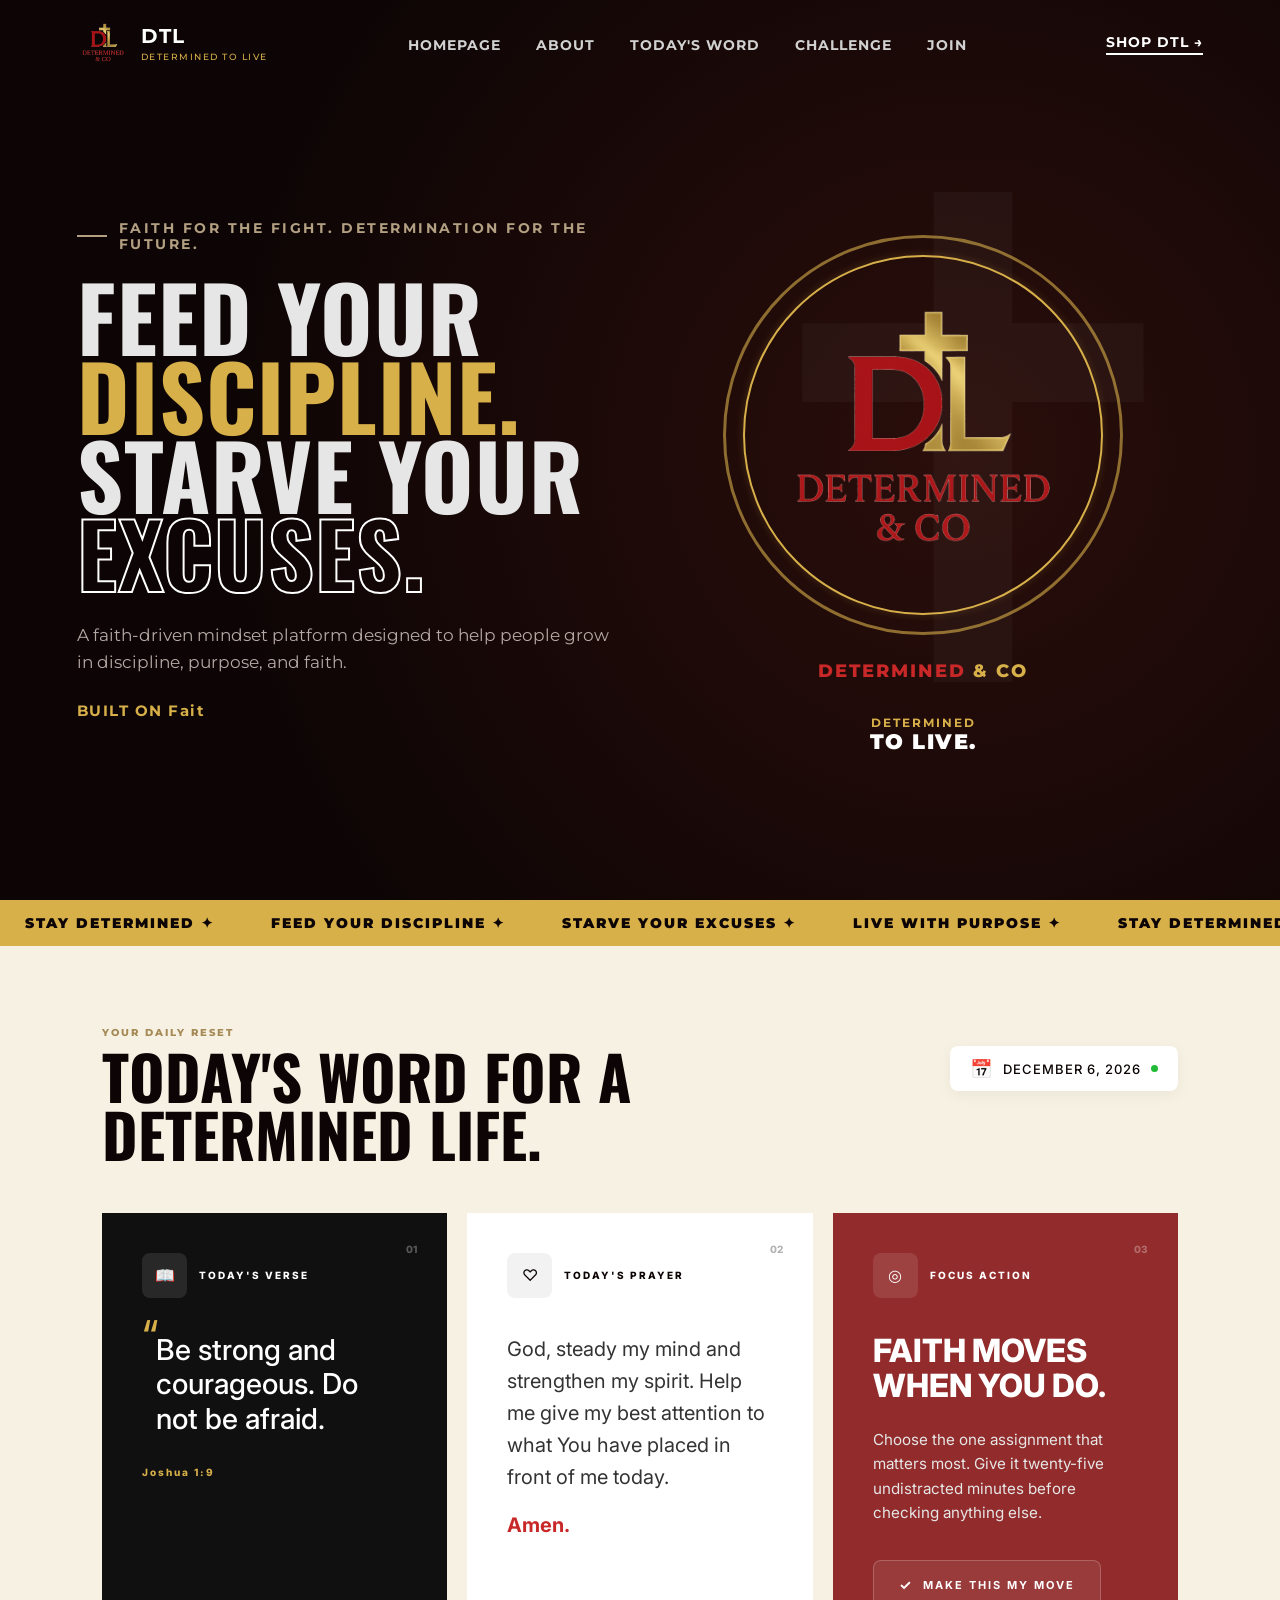
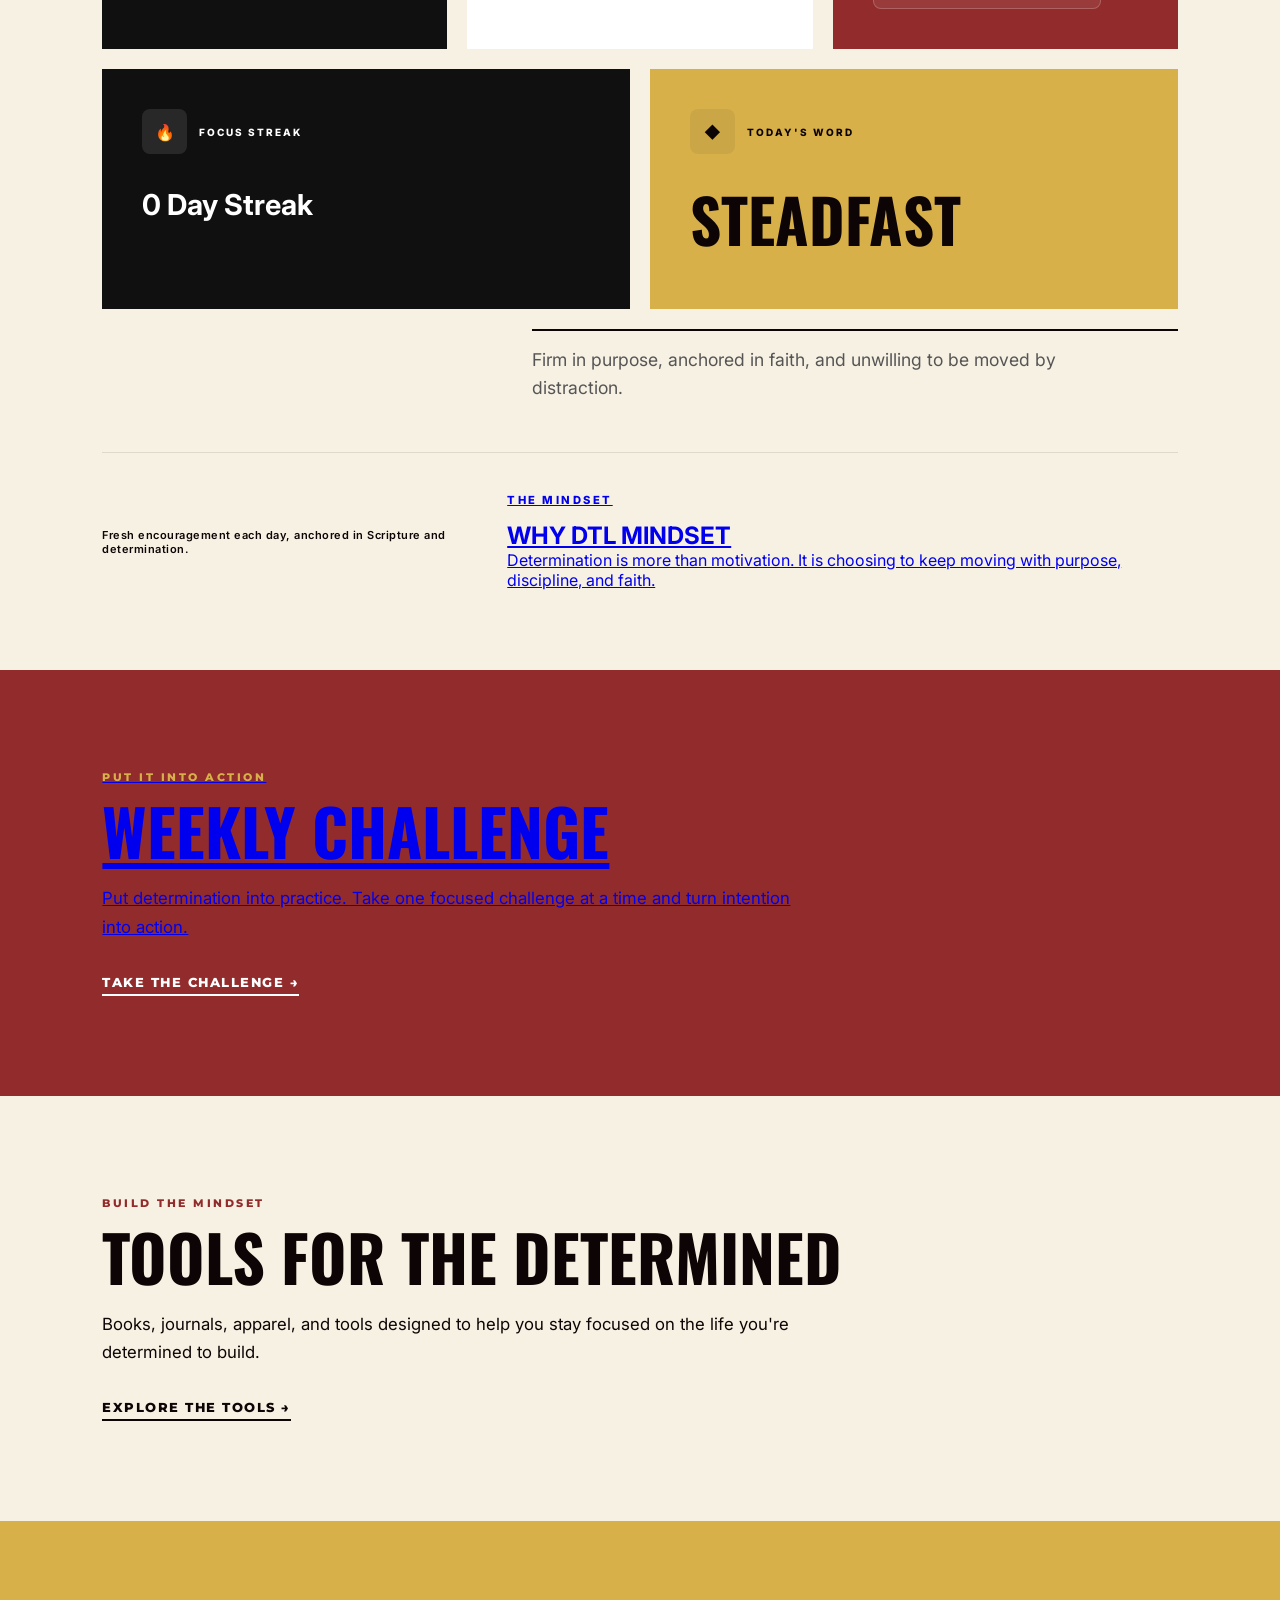
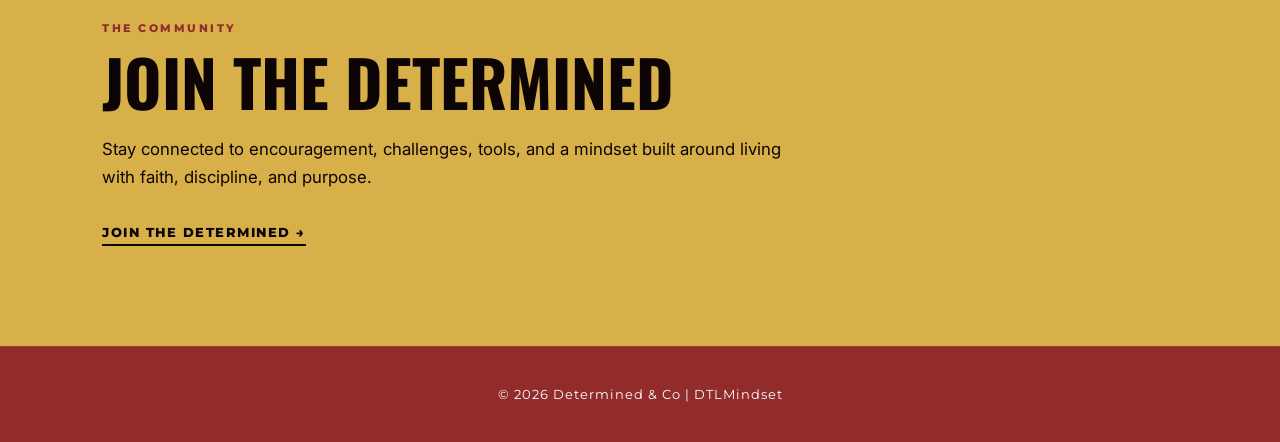
==== commit 349a025d: "Update index.html" ====
--- a/index.html
+++ b/index.html
@@ -459,7 +459,7 @@
         </div>
 
 
-        <a>
+        <a href="#" id="shareResetBtn" class="share-btn>
           SHARE TODAY'S RESET &rarr;
         </a>
 
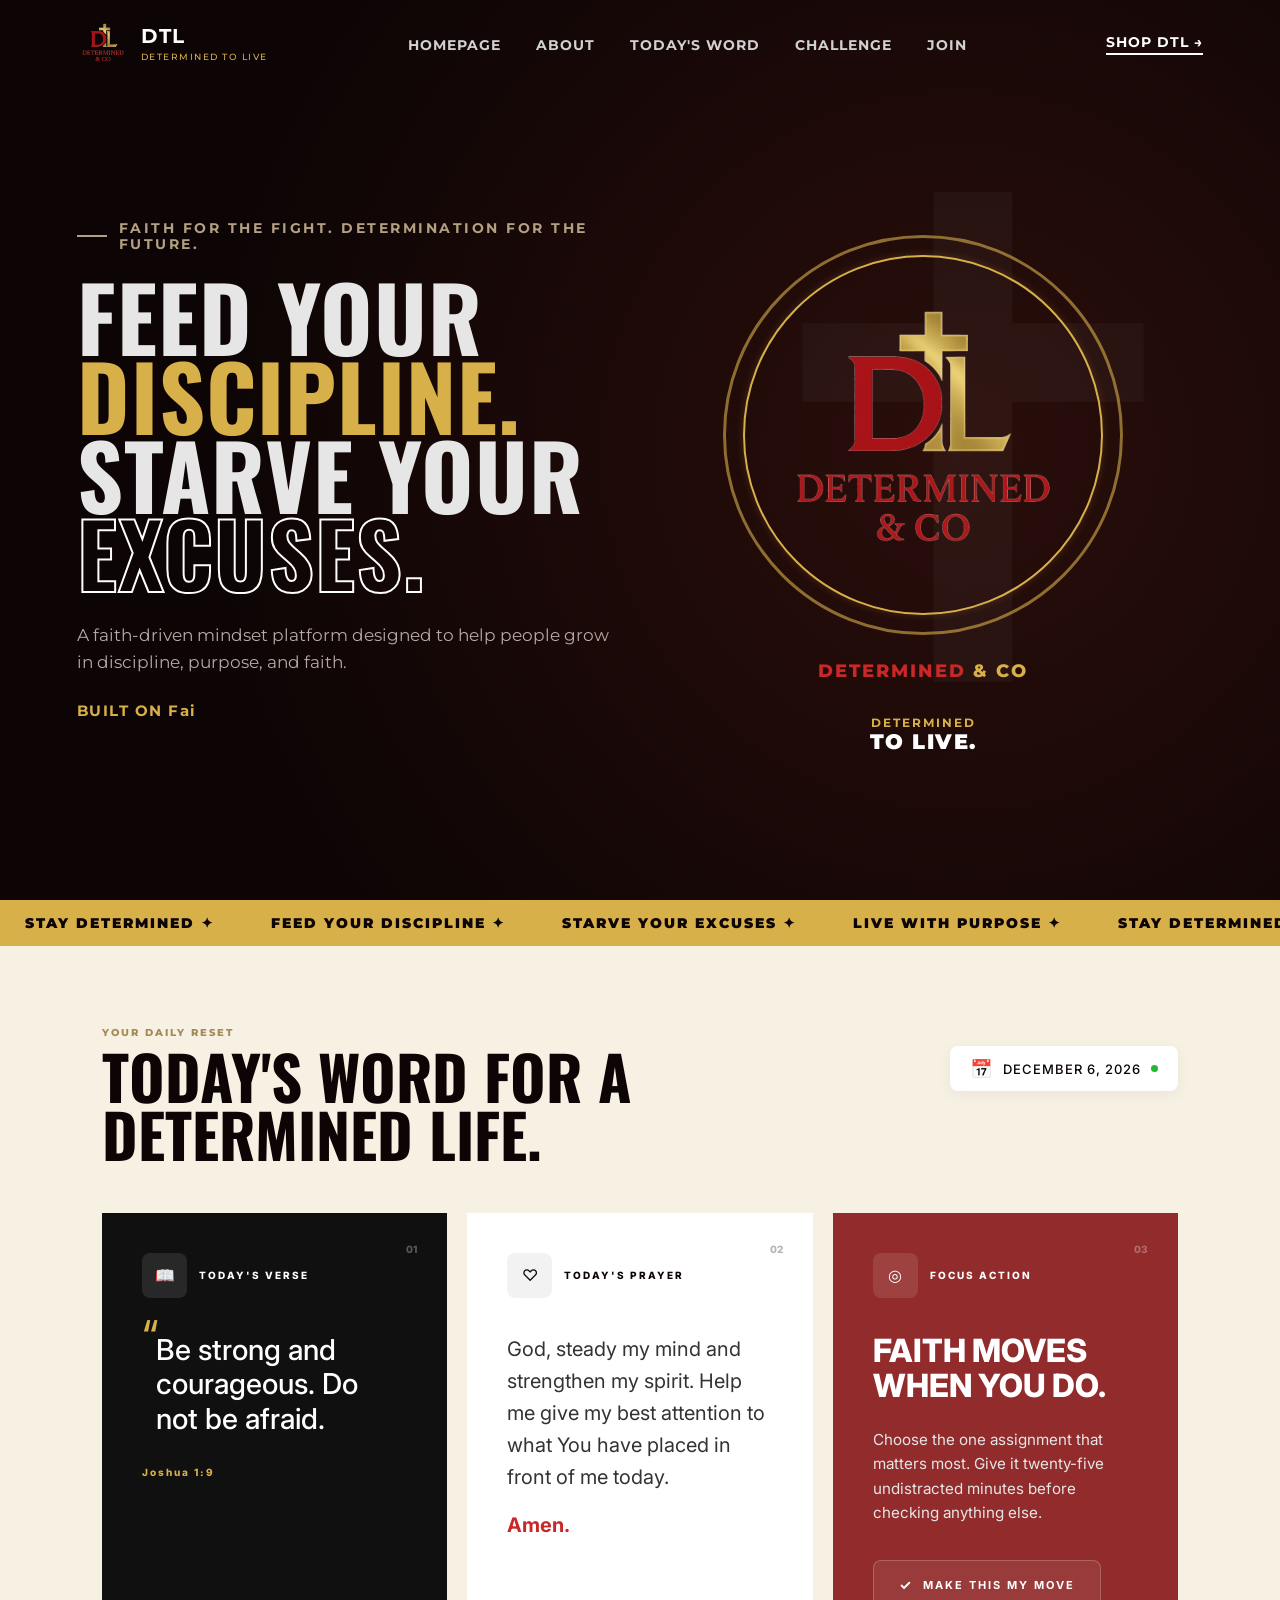
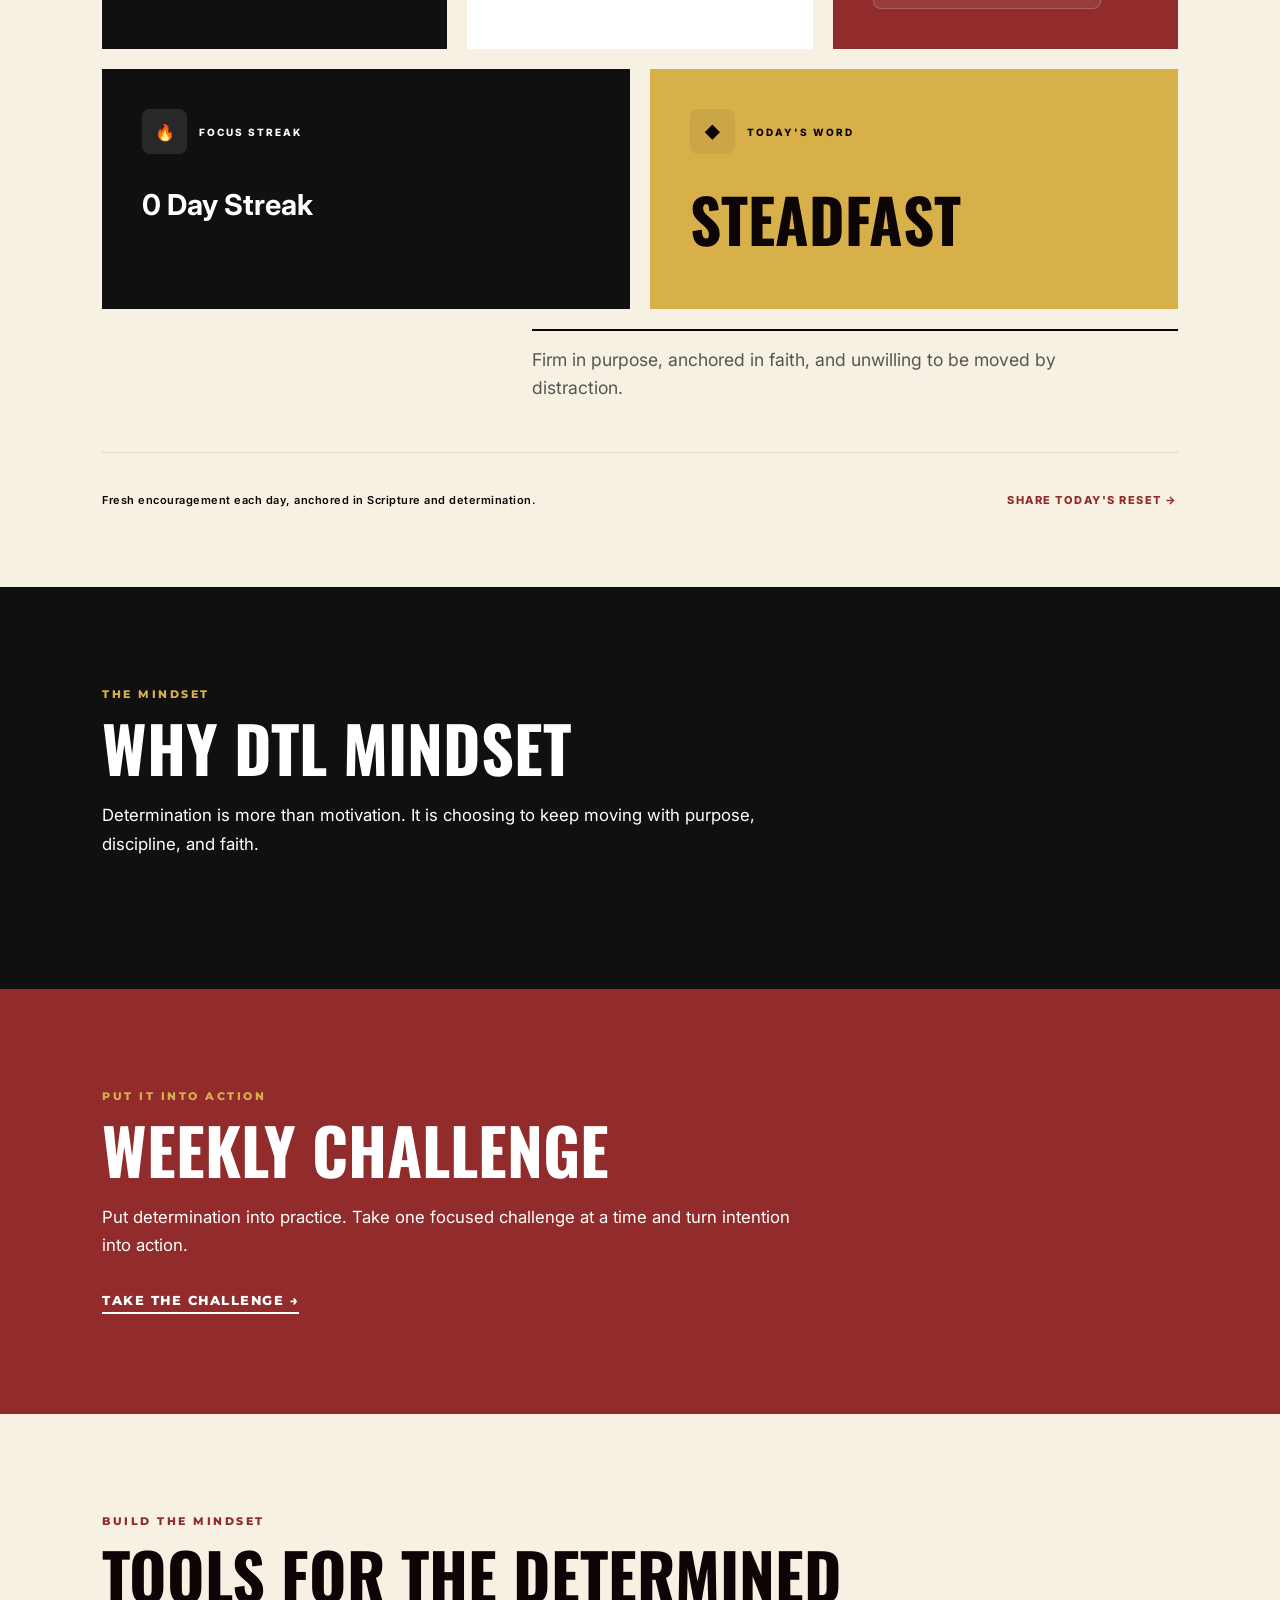
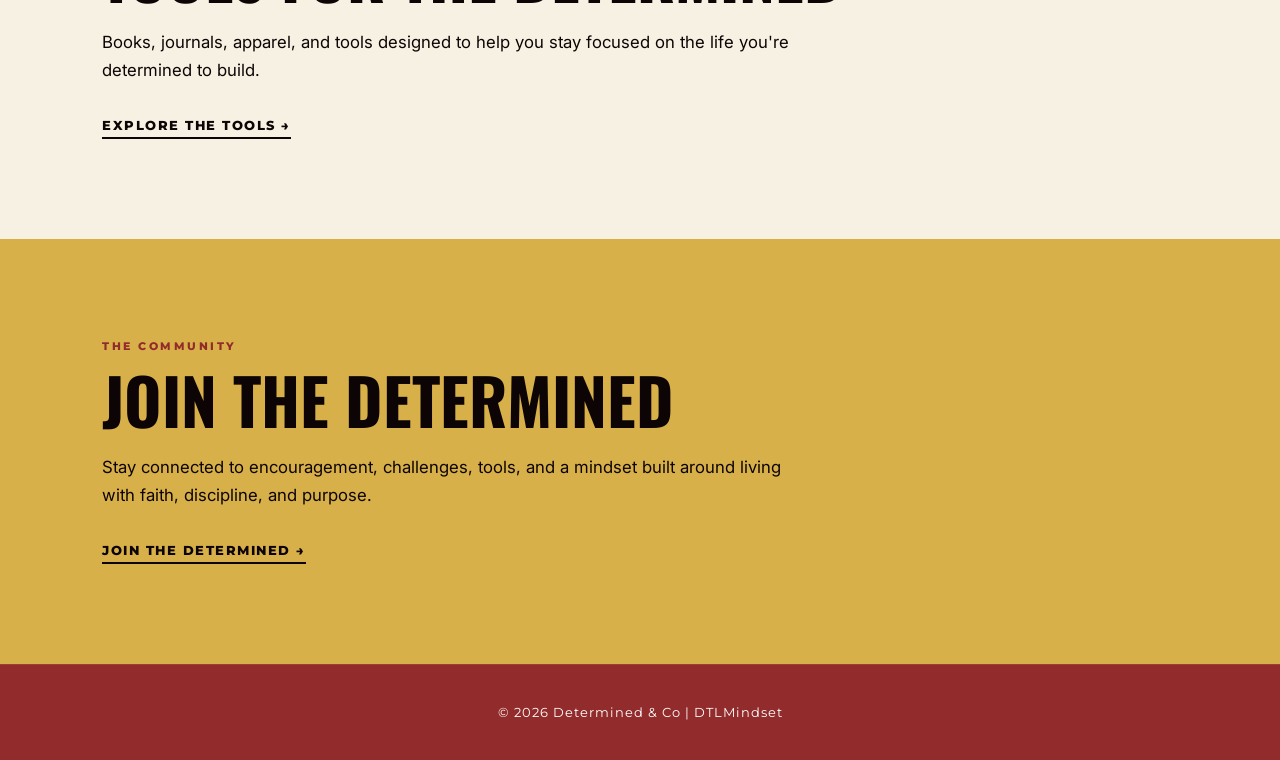
==== commit 7e2ca08c: "Update index.html" ====
--- a/index.html
+++ b/index.html
@@ -459,13 +459,11 @@
         </div>
 
 
-        <a href="#" id="shareResetBtn" class="share-btn>
+        <a href="#" id="shareResetBtn" class="share-btn">
           SHARE TODAY'S RESET &rarr;
         </a>
 
       </div>
-
-    </div>
 
   </section>
 
